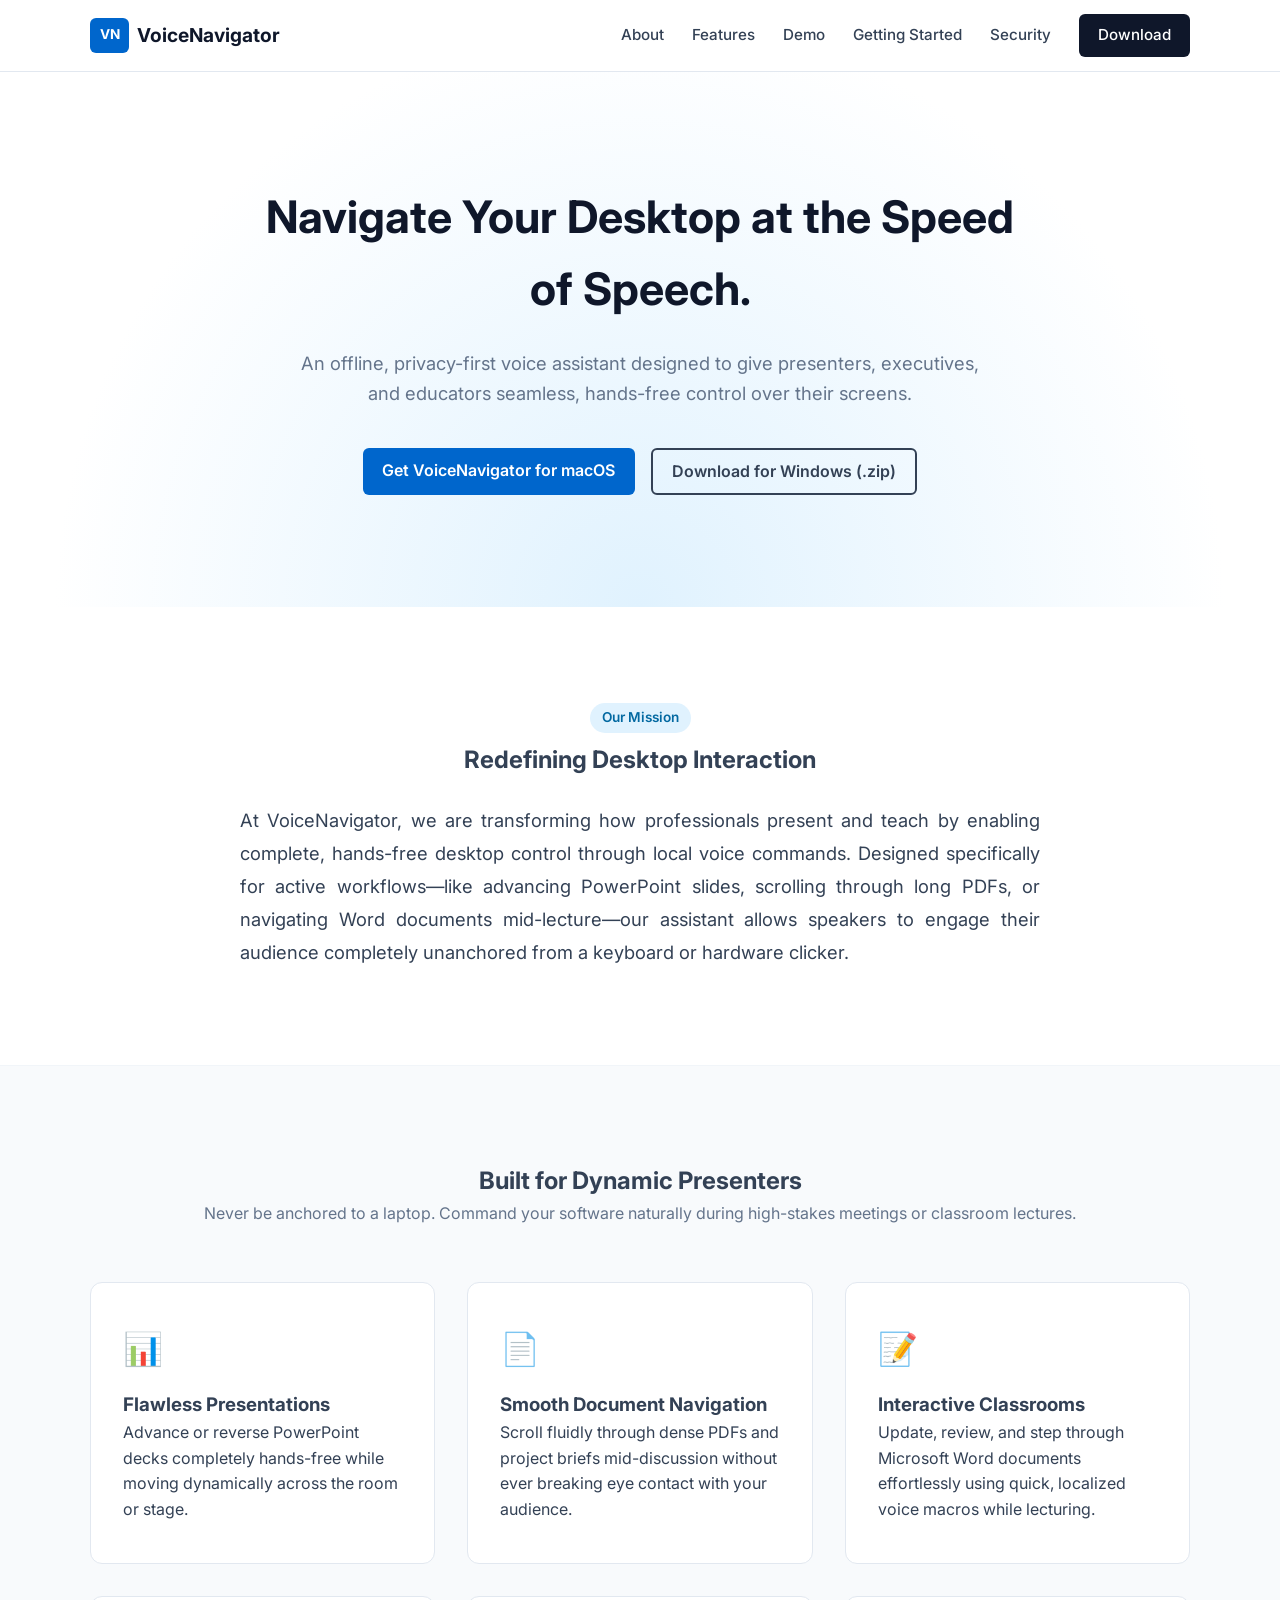
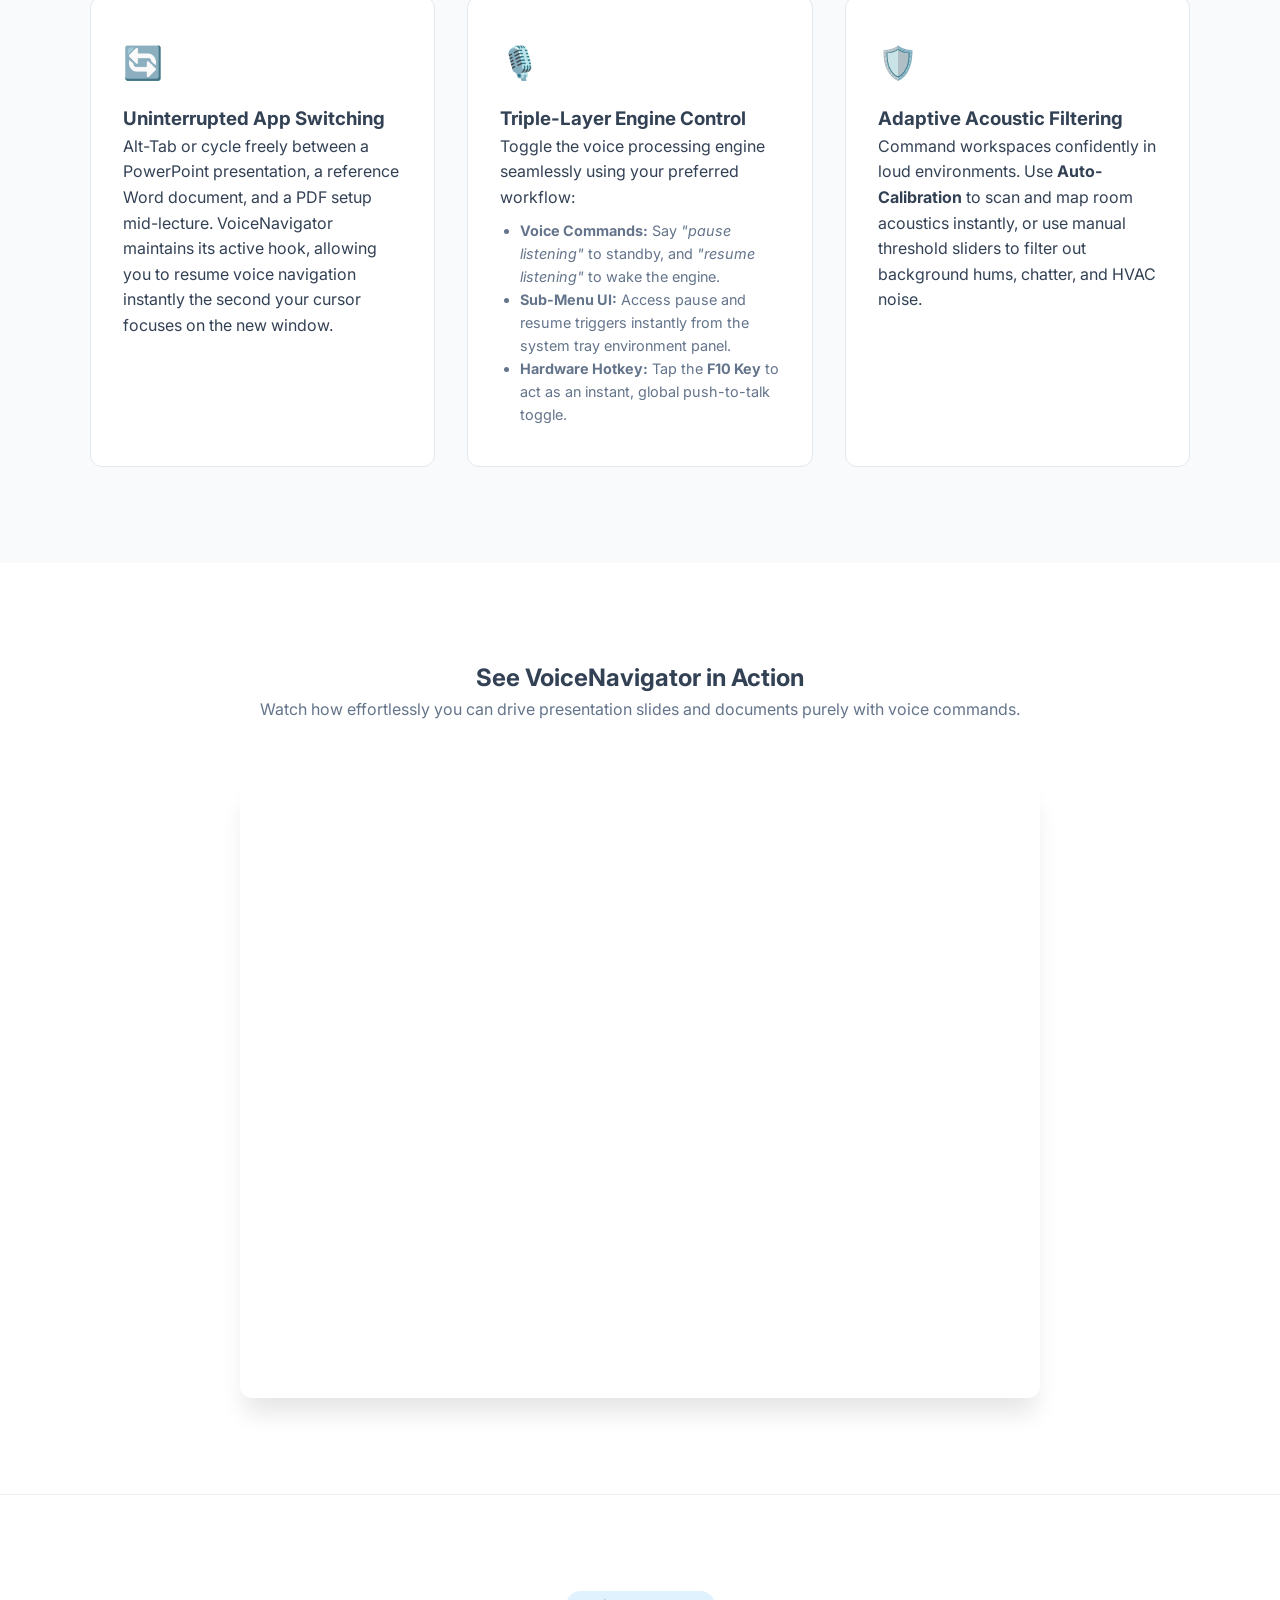
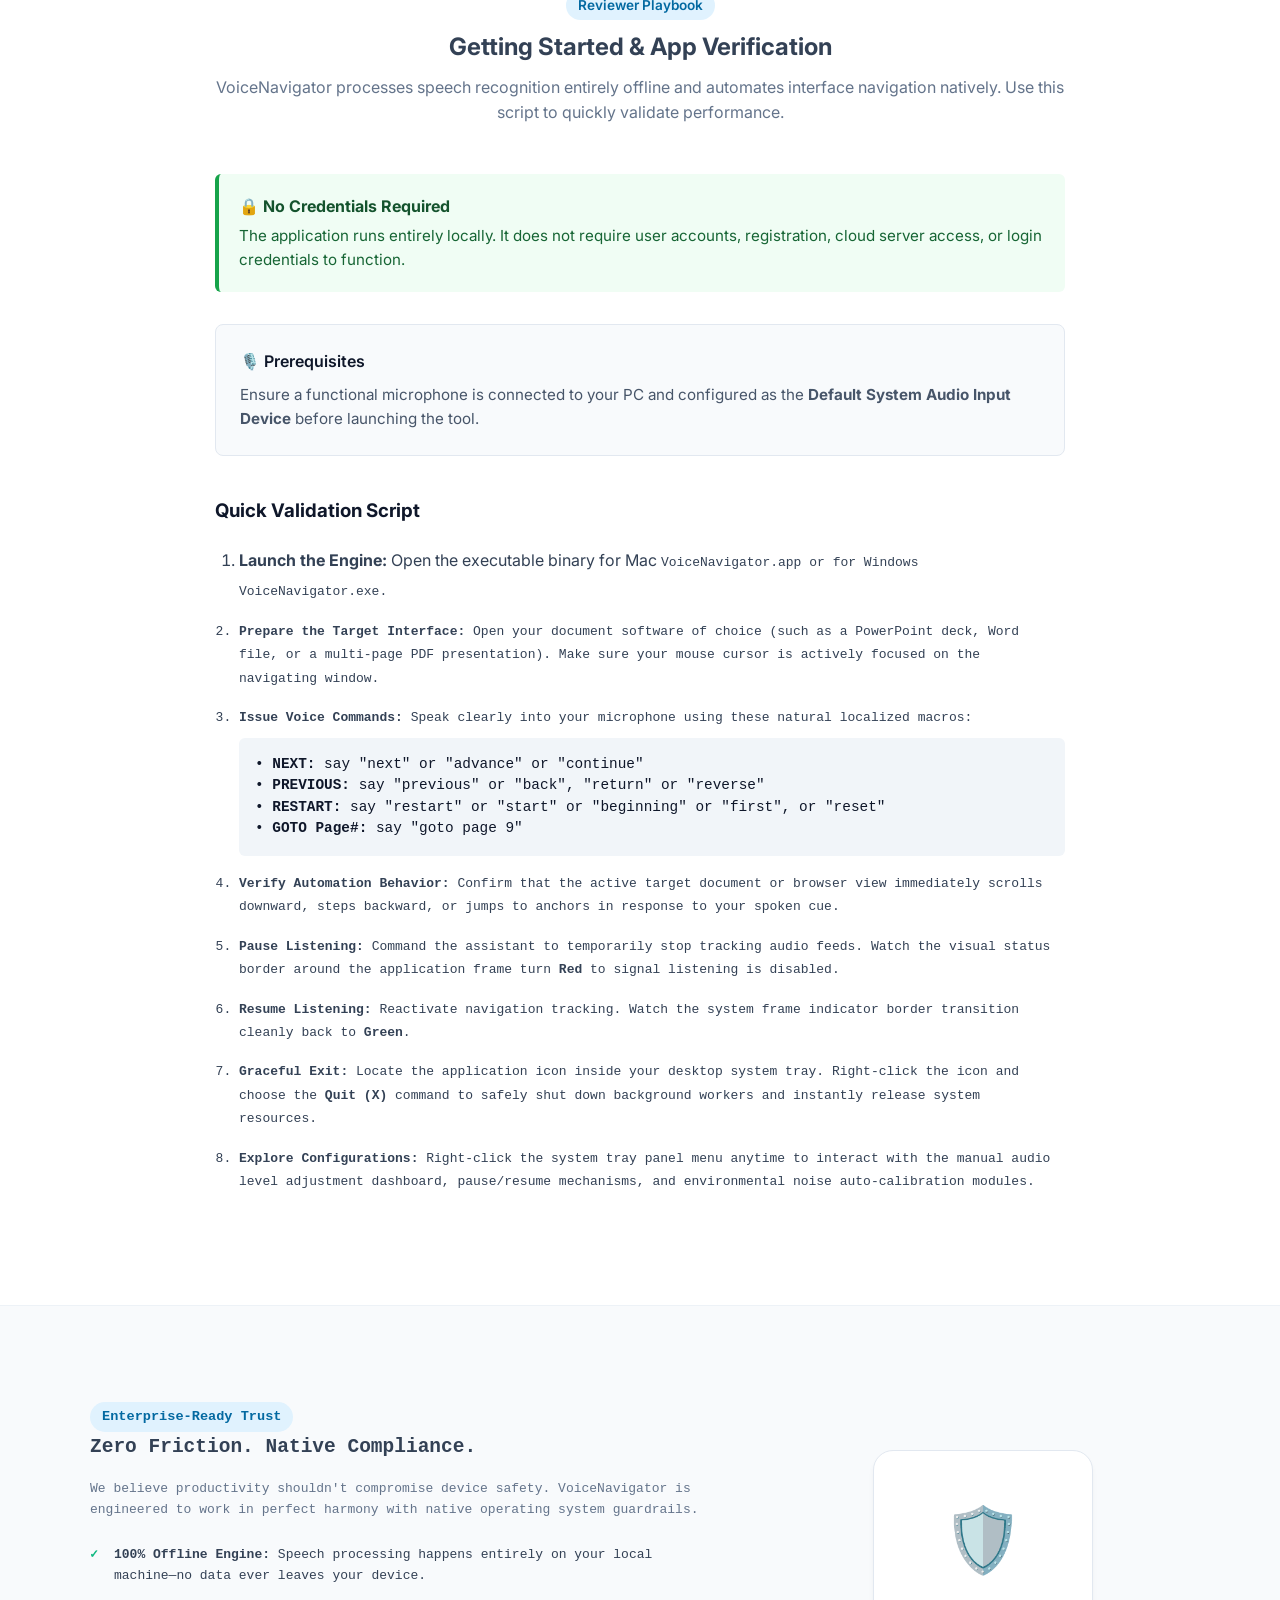
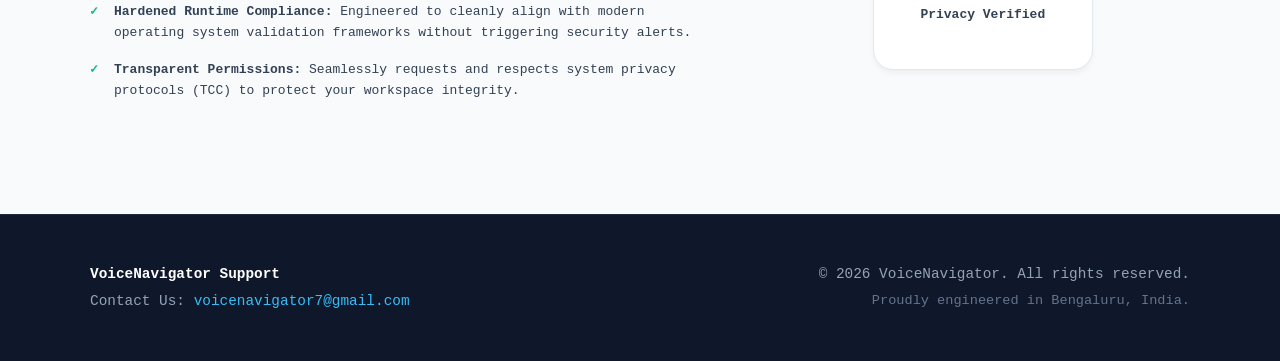
==== index.html @ d5e648e1 "Fix formatting of voice command instructions" ====
<!DOCTYPE html>
<html lang="en">
<head>
    <meta charset="UTF-8">
    <meta name="viewport" content="width=device-width, initial-scale=1.0">
    <title>VoiceNavigator - Privacy-First Voice Automation</title>
    <link rel="stylesheet" href="style.css">
    <link href="https://fonts.googleapis.com/css2?family=Inter:wght@300;400;600;700&display=swap" rel="stylesheet">
</head>
<body>

    <header class="main-header">
        <div class="container nav-container">
            <a href="#" class="logo-link" style="text-decoration: none; color: inherit;">
                <div class="logo-zone">
                    <div class="logo-icon">VN</div>
                    <span class="brand-name">VoiceNavigator</span>
                </div>
            </a>
            <nav class="top-menu">
                <a href="#about">About</a>
                <a href="#features">Features</a>
                <a href="#demo">Demo</a>
                <a href="#quickstart">Getting Started</a>
                <a href="#security">Security</a>
                <a href="https://github.com/RahulChandra007/VoiceNavigator-App/releases/latest" class="btn btn-secondary" style="color: #ffffff !important;">Download</a>
            </nav>
        </div>
    </header>

    <section class="hero">
        <div class="container hero-container">
            <h1>Navigate Your Desktop at the Speed of Speech.</h1>
            <p class="subtitle">An offline, privacy-first voice assistant designed to give presenters, executives, and educators seamless, hands-free control over their screens.</p>
            
            <div class="hero-cta" style="display: flex; gap: 1rem; justify-content: center; flex-wrap: wrap;">
                <a href="https://github.com/RahulChandra007/VoiceNavigator-App/releases/latest" id="macHeroBtn" class="btn btn-primary">Get VoiceNavigator for macOS</a>
                <a href="https://github.com/RahulChandra007/VoiceNavigator-App/releases/latest" id="winHeroBtn" class="btn btn-outline">Download for Windows (.zip)</a>
            </div>
        </div>
    </section>

    <section id="about" class="about-section">
        <div class="container text-block-center">
            <span class="badge">Our Mission</span>
            <h2>Redefining Desktop Interaction</h2>
            <p class="lead-text">
                At VoiceNavigator, we are transforming how professionals present and teach by enabling complete, hands-free desktop control through local voice commands. Designed specifically for active workflows—like advancing PowerPoint slides, scrolling through long PDFs, or navigating Word documents mid-lecture—our assistant allows speakers to engage their audience completely unanchored from a keyboard or hardware clicker.
            </p>
        </div>
    </section>

<section id="features" class="features">
        <div class="container">
            <h2 class="section-title">Built for Dynamic Presenters</h2>
            <p class="section-subtitle">Never be anchored to a laptop. Command your software naturally during high-stakes meetings or classroom lectures.</p>
            
            <div class="grid">
                <div class="card">
                    <div class="card-icon">📊</div>
                    <h3>Flawless Presentations</h3>
                    <p>Advance or reverse PowerPoint decks completely hands-free while moving dynamically across the room or stage.</p>
                </div>
                
                <div class="card">
                    <div class="card-icon">📄</div>
                    <h3>Smooth Document Navigation</h3>
                    <p>Scroll fluidly through dense PDFs and project briefs mid-discussion without ever breaking eye contact with your audience.</p>
                </div>
                
                <div class="card">
                    <div class="card-icon">📝</div>
                    <h3>Interactive Classrooms</h3>
                    <p>Update, review, and step through Microsoft Word documents effortlessly using quick, localized voice macros while lecturing.</p>
                </div>

                <div class="card">
                    <div class="card-icon">🔄</div>
                    <h3>Uninterrupted App Switching</h3>
                    <p>Alt-Tab or cycle freely between a PowerPoint presentation, a reference Word document, and a PDF setup mid-lecture. VoiceNavigator maintains its active hook, allowing you to resume voice navigation instantly the second your cursor focuses on the new window.</p>
                </div>

                <div class="card">
                    <div class="card-icon">🎙️</div>
                    <h3>Triple-Layer Engine Control</h3>
                    <p>Toggle the voice processing engine seamlessly using your preferred workflow:</p>
                    <ul style="margin-top: 0.5rem; padding-left: 1.25rem; font-size: 0.9rem; color: var(--text-light); text-align: left; list-style-type: disc;">
                        <li><strong>Voice Commands:</strong> Say <em>"pause listening"</em> to standby, and <em>"resume listening"</em> to wake the engine.</li>
                        <li><strong>Sub-Menu UI:</strong> Access pause and resume triggers instantly from the system tray environment panel.</li>
                        <li><strong>Hardware Hotkey:</strong> Tap the <strong>F10 Key</strong> to act as an instant, global push-to-talk toggle.</li>
                    </ul>
                </div>

                <div class="card">
                    <div class="card-icon">🛡️</div>
                    <h3>Adaptive Acoustic Filtering</h3>
                    <p>Command workspaces confidently in loud environments. Use <strong>Auto-Calibration</strong> to scan and map room acoustics instantly, or use manual threshold sliders to filter out background hums, chatter, and HVAC noise.</p>
                </div>
            </div>
        </div>
    </section>

    <section id="demo" class="video-demo">
        <div class="container">
            <h2>See VoiceNavigator in Action</h2>
            <p class="section-subtitle">Watch how effortlessly you can drive presentation slides and documents purely with voice commands.</p>
            <div class="video-wrapper">
                <iframe 
                    src="https://www.youtube.com/embed/EFlMBppJPSQ" 
                    title="VoiceNavigator Product Demo"
                    allow="accelerometer; autoplay; clipboard-write; encrypted-media; gyroscope; picture-in-picture; web-share" 
                    allowfullscreen>
                </iframe>
            </div>
        </div>
    </section>

    <section id="quickstart" class="quickstart-section" style="padding: 6rem 0; background-color: #ffffff; border-top: 1px solid #edf2f7; border-bottom: 1px solid #edf2f7;">
        <div class="container" style="max-width: 850px;">
            <div style="text-align: center; margin-bottom: 3rem;">
                <span class="badge" style="background-color: #e0f2fe; color: #0369a1;">Reviewer Playbook</span>
                <h2 style="margin-top: 0.5rem;">Getting Started & App Verification</h2>
                <p style="color: #64748b; margin-top: 0.5rem;">VoiceNavigator processes speech recognition entirely offline and automates interface navigation natively. Use this script to quickly validate performance.</p>
            </div>

            <div style="background-color: #f0fdf4; border-left: 4px solid #16a34a; padding: 1.25rem; border-radius: 6px; margin-bottom: 2rem;">
                <h4 style="color: #14532d; font-weight: 700; margin-bottom: 0.25rem;">🔒 No Credentials Required</h4>
                <p style="color: #166534; font-size: 0.95rem; margin: 0;">The application runs entirely locally. It does not require user accounts, registration, cloud server access, or login credentials to function.</p>
            </div>

            <div style="background-color: #f8fafc; border: 1px solid #e2e8f0; padding: 1.5rem; border-radius: 8px; margin-bottom: 2.5rem;">
                <h4 style="color: #0f172a; font-weight: 600; margin-bottom: 0.5rem; display: flex; align-items: center; gap: 0.5rem;">🎙️ Prerequisites</h4>
                <p style="color: #475569; font-size: 0.95rem; margin: 0;">Ensure a functional microphone is connected to your PC and configured as the <strong>Default System Audio Input Device</strong> before launching the tool.</p>
            </div>

            <h3 style="margin-bottom: 1.25rem; color: #0f172a;">Quick Validation Script</h3>
            <ol style="padding-left: 1.5rem; color: #334155; line-height: 1.8;">
                <li style="margin-bottom: 1rem;"><strong>Launch the Engine:</strong> Open the executable binary for Mac <code>VoiceNavigator.app<code> or for Windows <code>VoiceNavigator.exe</code>.</li>
                <li style="margin-bottom: 1rem;"><strong>Prepare the Target Interface:</strong> Open your document software of choice (such as a PowerPoint deck, Word file, or a multi-page PDF presentation). Make sure your mouse cursor is actively focused on the navigating window.</li>
                <li style="margin-bottom: 1rem;">
                    <strong>Issue Voice Commands:</strong> Speak clearly into your microphone using these natural localized macros:
                    <div style="background: #f1f5f9; padding: 1rem; border-radius: 6px; font-family: monospace; font-size: 0.9rem; margin: 0.5rem 0; color: #0f172a; line-height: 1.5;">
                        • <strong>NEXT:</strong> say "next" or "advance" or "continue" <br>
                        • <strong>PREVIOUS:</strong> say "previous" or "back", "return" or "reverse"<br>
                        • <strong>RESTART:</strong> say "restart" or "start" or "beginning" or "first", or "reset"<br>
                    <!--    • <strong>LAST:</strong> say "last" or "finish"<br> -->
                        • <strong>GOTO Page#:</strong> say "goto page 9"
                    </div>
                </li>
                <li style="margin-bottom: 1rem;"><strong>Verify Automation Behavior:</strong> Confirm that the active target document or browser view immediately scrolls downward, steps backward, or jumps to anchors in response to your spoken cue.</li>
                <li style="margin-bottom: 1rem;"><strong>Pause Listening:</strong> Command the assistant to temporarily stop tracking audio feeds. Watch the visual status border around the application frame turn <strong>Red</strong> to signal listening is disabled.</li>
                <li style="margin-bottom: 1rem;"><strong>Resume Listening:</strong> Reactivate navigation tracking. Watch the system frame indicator border transition cleanly back to <strong>Green</strong>.</li>
                <li style="margin-bottom: 1rem;"><strong>Graceful Exit:</strong> Locate the application icon inside your desktop system tray. Right-click the icon and choose the <strong>Quit (X)</strong> command to safely shut down background workers and instantly release system resources.</li>
                <li style="margin-bottom: 1rem;"><strong>Explore Configurations:</strong> Right-click the system tray panel menu anytime to interact with the manual audio level adjustment dashboard, pause/resume mechanisms, and environmental noise auto-calibration modules.</li>
            </ol>
        </div>
    </section>

    <section id="security" class="security-zone">
        <div class="container security-container">
            <div class="security-text">
                <span class="badge">Enterprise-Ready Trust</span>
                <h2>Zero Friction. Native Compliance.</h2>
                <p>We believe productivity shouldn't compromise device safety. VoiceNavigator is engineered to work in perfect harmony with native operating system guardrails.</p>
                <ul>
                    <li><strong>100% Offline Engine:</strong> Speech processing happens entirely on your local machine—no data ever leaves your device.</li>
                    <li><strong>Hardened Runtime Compliance:</strong> Engineered to cleanly align with modern operating system validation frameworks without triggering security alerts.</li>
                    <li><strong>Transparent Permissions:</strong> Seamlessly requests and respects system privacy protocols (TCC) to protect your workspace integrity.</li>
                </ul>
            </div>
            <div class="security-graphic">
                <div class="shield-box">
                    <span class="shield-icon">🛡️</span>
                    <h4>Privacy Verified</h4>
                </div>
            </div>
        </div>
    </section>

<footer style="background: #0f172a; color: #94a3b8; padding: 3rem 0; font-size: 0.9rem; border-top: 1px solid #1e293b;">
        <div class="container footer-container" style="display: flex; justify-content: space-between; align-items: center; flex-wrap: wrap; gap: 1.5rem;">
            <div>
                <p style="margin: 0; font-weight: 600; color: #ffffff;">VoiceNavigator Support</p>
                <p style="margin: 0.25rem 0 0 0;">
                    Contact Us: <a href="mailto:voicenavigator7@gmail.com" style="color: #38bdf8; text-decoration: none; transition: color 0.2s;" onmouseover="this.style.color='#7dd3fc'" onmouseout="this.style.color='#38bdf8'">voicenavigator7@gmail.com</a>
                </p>
            </div>
            <div style="text-align: right;">
                <p style="margin: 0;">&copy; 2026 VoiceNavigator. All rights reserved.</p>
                <p style="margin: 0.25rem 0 0 0; font-size: 0.85rem; color: #64748b;">Proudly engineered in Bengaluru, India.</p>
            </div>
        </div>
    </footer>

    <script src="script.js"></script>
</body>
</html>
---- style.css ----
:root {
    --primary: #0066cc;
    --primary-hover: #0052a3;
    --dark: #0f172a;
    --light-bg: #f8fafc;
    --text: #334155;
    --text-light: #64748b;
    --white: #ffffff;
}

* {
    box-sizing: border-box;
    margin: 0;
    padding: 0;
}

body {
    font-family: 'Inter', sans-serif;
    color: var(--text);
    background-color: var(--white);
    line-height: 1.6;
    scroll-behavior: smooth;
    padding-top: 70px; /* Prevents sticky header from overlapping hero content */
}

.container {
    width: 90%;
    max-width: 1100px;
    margin: 0 auto;
}

/* Fixed Header Architecture */
.main-header {
    background-color: rgba(255, 255, 255, 0.95);
    backdrop-filter: blur(8px);
    position: fixed;
    top: 0;
    left: 0;
    width: 100%;
    z-index: 1000;
    border-bottom: 1px solid #e2e8f0;
    padding: 0.85rem 0;
}

.nav-container {
    display: flex;
    justify-content: space-between;
    align-items: center;
}

.logo-zone { display: flex; align-items: center; gap: 0.5rem; }
.logo-icon { background: var(--primary); color: var(--white); padding: 0.4rem 0.6rem; border-radius: 6px; font-weight: 700; font-size: 0.85rem; }
.brand-name { font-weight: 700; font-size: 1.2rem; color: var(--dark); }

.top-menu { display: flex; align-items: center; gap: 1.75rem; }
.top-menu a { text-decoration: none; color: var(--text); font-weight: 500; font-size: 0.95rem; transition: color 0.2s; }
.top-menu a:hover { color: var(--primary); }

/* Buttons UI */
.btn { display: inline-block; padding: 0.6rem 1.2rem; border-radius: 6px; text-decoration: none; font-weight: 600; transition: all 0.2s ease; }
.btn-primary { background: var(--primary); color: var(--white); }
.btn-primary:hover { background: var(--primary-hover); }
.btn-secondary { background: var(--dark); color: var(--white); }
.btn-secondary:hover { background: #1e293b; }
.btn-outline { border: 2px solid var(--text); color: var(--text); padding: 0.55rem 1.2rem; }
.btn-outline:hover { background: var(--light-bg); }

/* Hero Component styling */
.hero { padding: 7rem 0; text-align: center; background: radial-gradient(circle at 50% 100%, #e0f2fe 0%, #ffffff 70%); }
.hero h1 { font-size: 2.8rem; font-weight: 700; color: var(--dark); max-width: 800px; margin: 0 auto; }
.subtitle { font-size: 1.15rem; color: var(--text-light); margin: 1.5rem auto 2.5rem auto; max-width: 700px; }
.hero-cta { display: flex; justify-content: center; gap: 1rem; }

/* About Section layout styling */
.about-section { padding: 6rem 0; background-color: var(--white); border-bottom: 1px solid #f1f5f9; }
.text-block-center { text-align: center; max-width: 800px; }
.text-block-center h2 { margin-top: 0.5rem; margin-bottom: 1.5rem; }
.lead-text { font-size: 1.15rem; color: var(--text); text-align: justify; text-justify: inter-word; line-height: 1.8; }
.badge { display: inline-block; background-color: #e0f2fe; color: #0369a1; padding: 0.25rem 0.75rem; border-radius: 50px; font-size: 0.85rem; font-weight: 600; }

/* Features Grid Component */
.features { padding: 6rem 0; background-color: var(--light-bg); text-align: center; }
.section-subtitle { color: var(--text-light); margin-bottom: 3.5rem; }
.grid { display: grid; grid-template-columns: repeat(auto-fit, minmax(300px, 1fr)); gap: 2rem; }
.card { background: var(--white); padding: 2.5rem 2rem; border-radius: 12px; text-align: left; border: 1px solid #e2e8f0; }
.card-icon { font-size: 2rem; margin-bottom: 1rem; }

/* Interactive Demo Layout */
.video-demo { padding: 6rem 0; text-align: center; background: var(--white); }
.video-wrapper { position: relative; padding-bottom: 56.25%; height: 0; overflow: hidden; max-width: 800px; margin: 0 auto; border-radius: 12px; box-shadow: 0 20px 25px -5px rgba(0,0,0,0.1); }
.video-wrapper iframe { position: absolute; top: 0; left: 0; width: 100%; height: 100%; border: 0; }

/* Security Section Layout */
.security-zone { padding: 6rem 0; background-color: var(--light-bg); }
.security-container { display: flex; align-items: center; gap: 4rem; }
.security-text { flex: 1.2; }
.security-graphic { flex: 0.8; display: flex; justify-content: center; }
.security-text h2 { margin-bottom: 1rem; }
.security-text p { margin-bottom: 1.5rem; color: var(--text-light); }
.security-text ul { list-style: none; }
.security-text li { margin-bottom: 1rem; position: relative; padding-left: 1.5rem; }
.security-text li::before { content: "✓"; color: #10b981; position: absolute; left: 0; font-weight: 700; }
.shield-box { background: var(--white); width: 220px; height: 220px; border-radius: 20px; display: flex; flex-direction: column; justify-content: center; align-items: center; border: 1px solid #e2e8f0; box-shadow: 0 4px 6px -1px rgba(0,0,0,0.05); }
.shield-icon { font-size: 4rem; margin-bottom: 0.5rem; }

/* Footer */
footer { background: var(--dark); color: #94a3b8; padding: 2.5rem 0; font-size: 0.9rem; }
.footer-container { display: flex; justify-content: space-between; }

@media (max-width: 768px) {
    body { padding-top: 120px; }
    .nav-container { flex-direction: column; gap: 1rem; }
    .top-menu { flex-wrap: wrap; justify-content: center; gap: 1rem; }
    .security-container { flex-direction: column; gap: 3rem; }
    .footer-container { flex-direction: column; gap: 1rem; text-align: center; }
    .hero h1 { font-size: 2rem; }
}
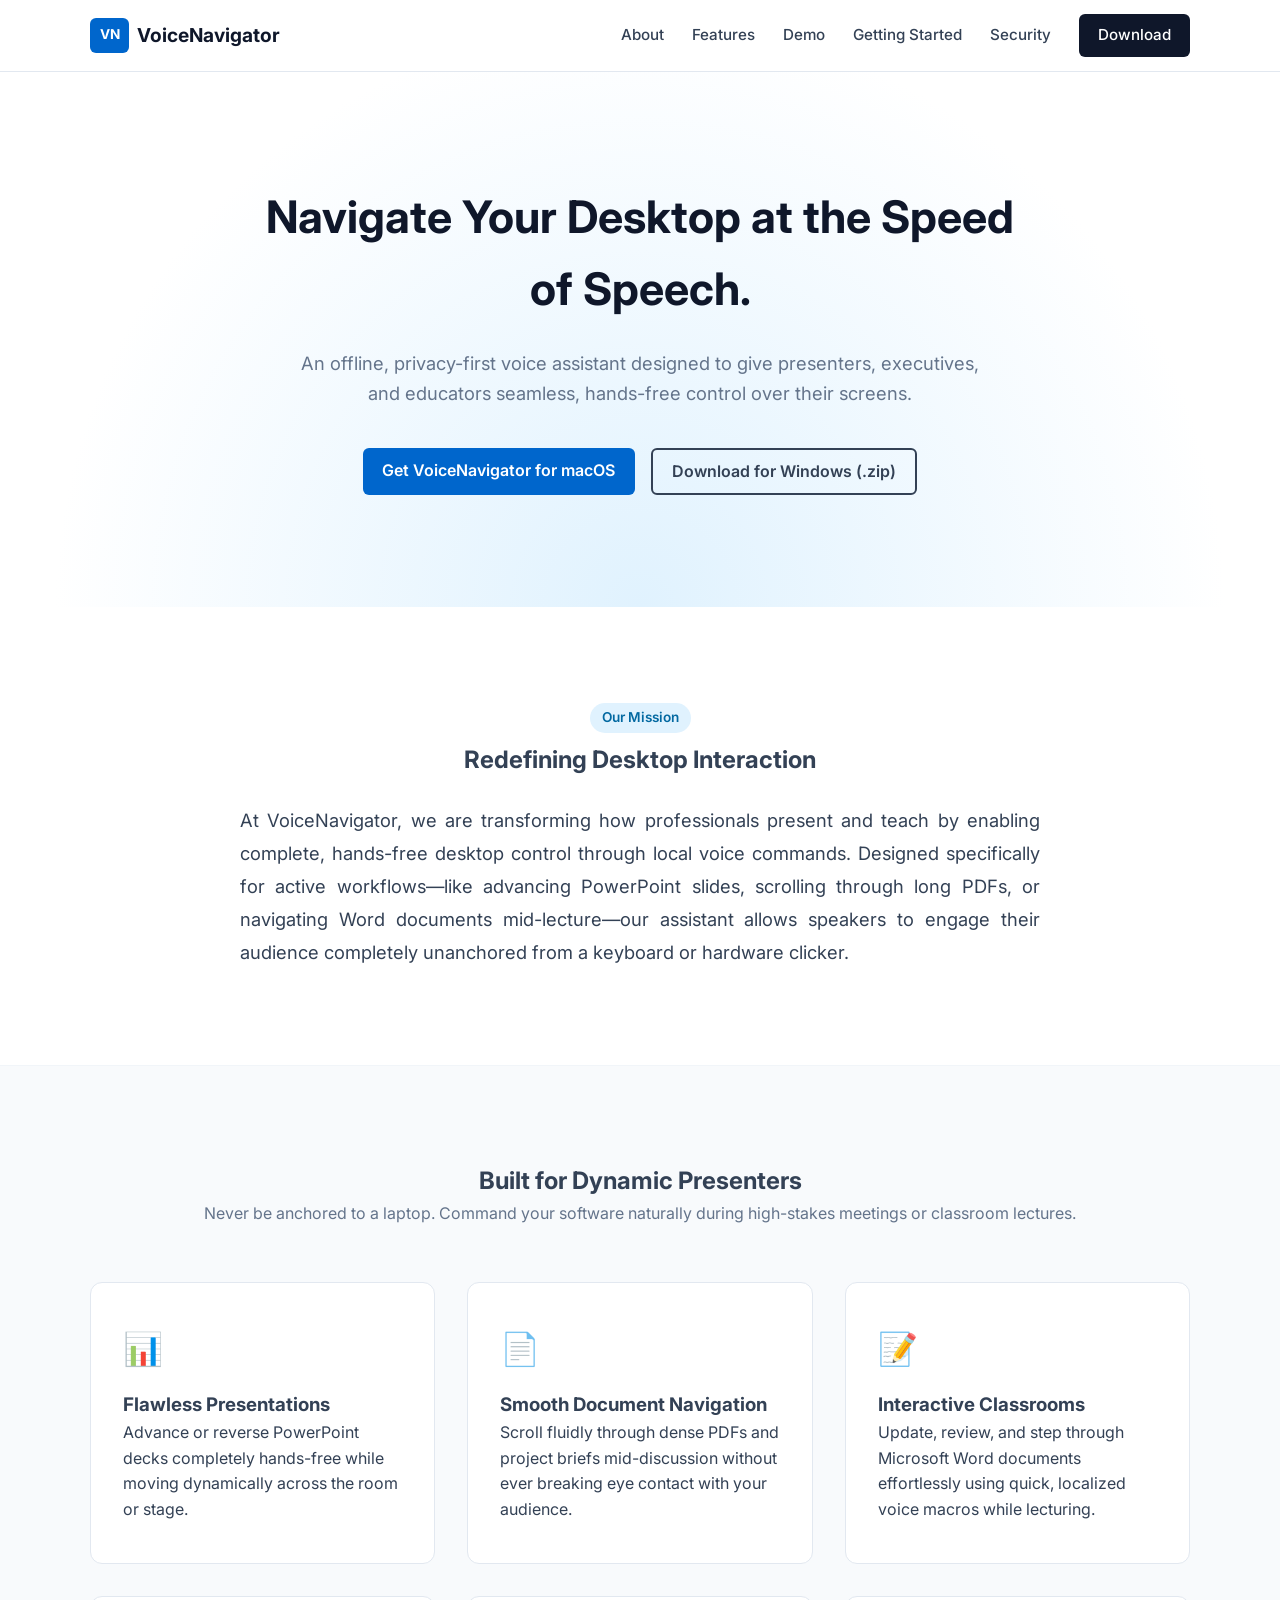
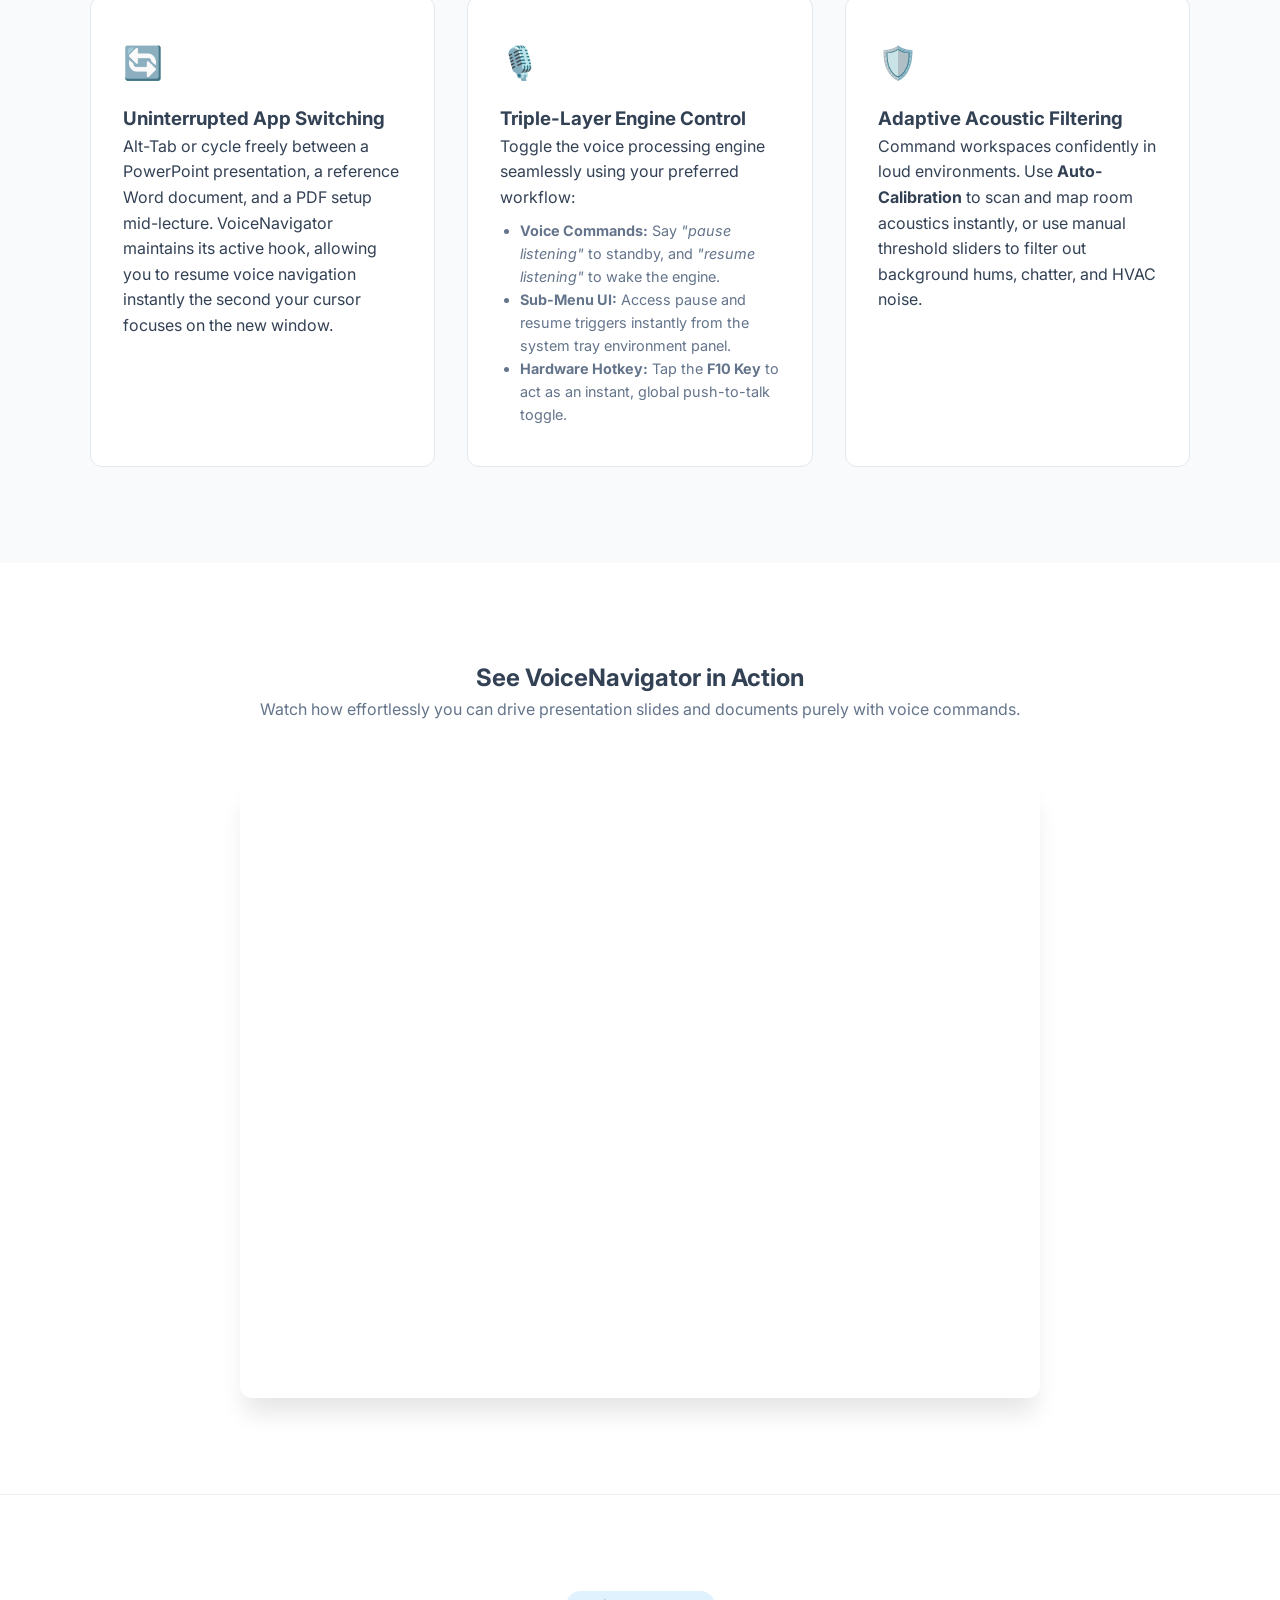
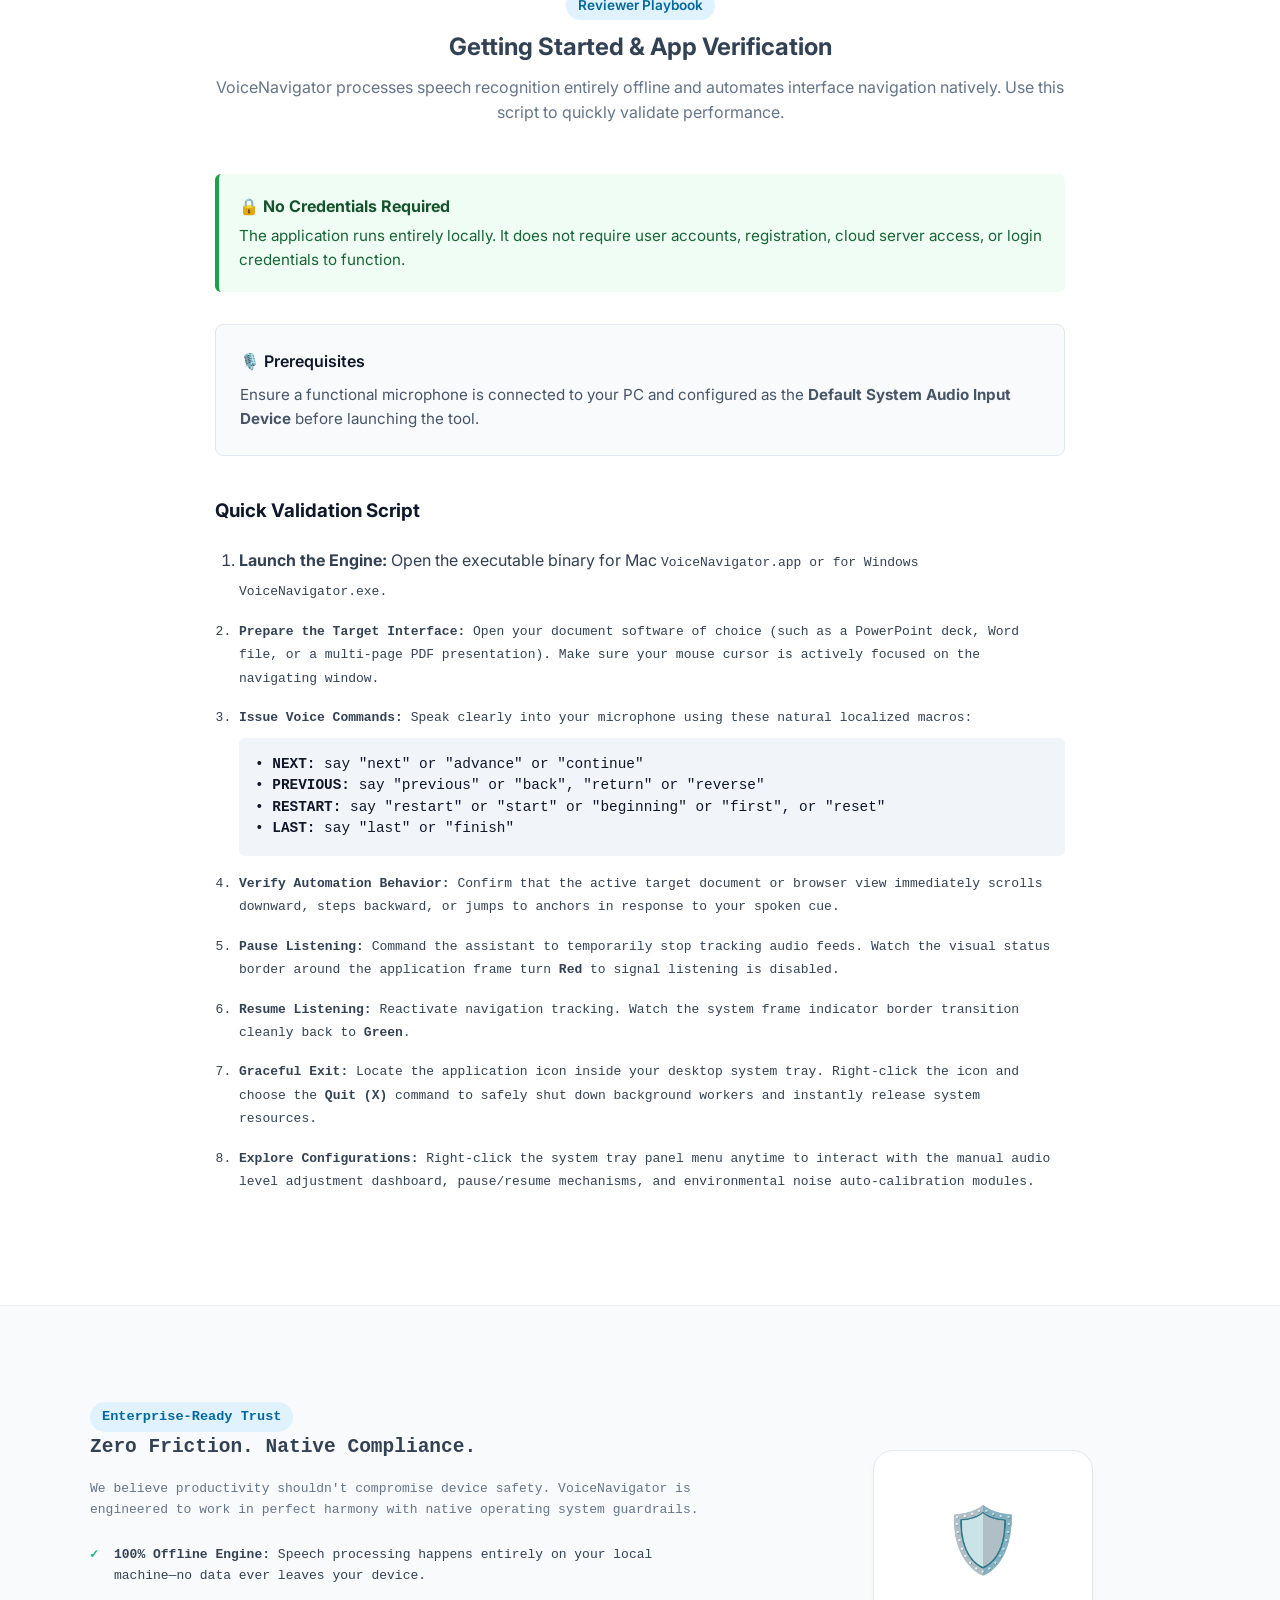
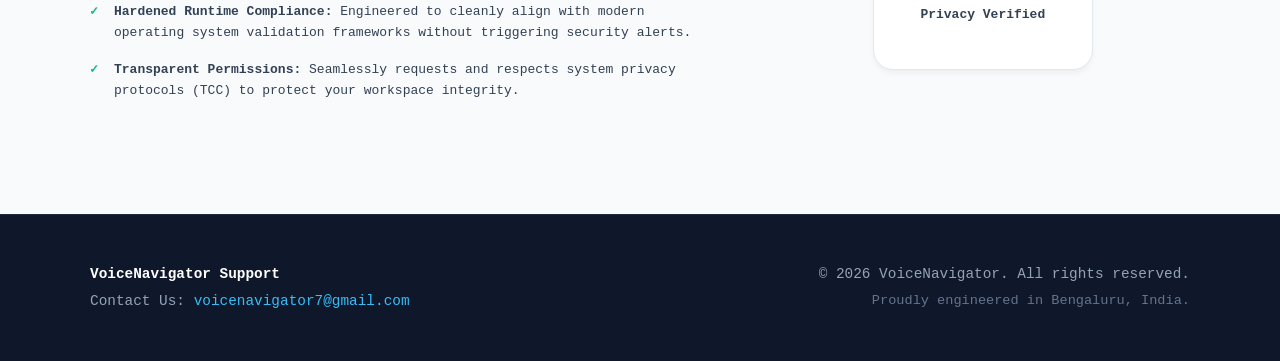
==== commit f9284833: "Restore LAST command instructions in index.html" ====
--- a/index.html
+++ b/index.html
@@ -143,8 +143,8 @@
                         • <strong>NEXT:</strong> say "next" or "advance" or "continue" <br>
                         • <strong>PREVIOUS:</strong> say "previous" or "back", "return" or "reverse"<br>
                         • <strong>RESTART:</strong> say "restart" or "start" or "beginning" or "first", or "reset"<br>
-                    <!--    • <strong>LAST:</strong> say "last" or "finish"<br> -->
-                        • <strong>GOTO Page#:</strong> say "goto page 9"
+                        • <strong>LAST:</strong> say "last" or "finish"<br> 
+                        <!--     • <strong>GOTO Page#:</strong> say "goto page 9"  -->
                     </div>
                 </li>
                 <li style="margin-bottom: 1rem;"><strong>Verify Automation Behavior:</strong> Confirm that the active target document or browser view immediately scrolls downward, steps backward, or jumps to anchors in response to your spoken cue.</li>
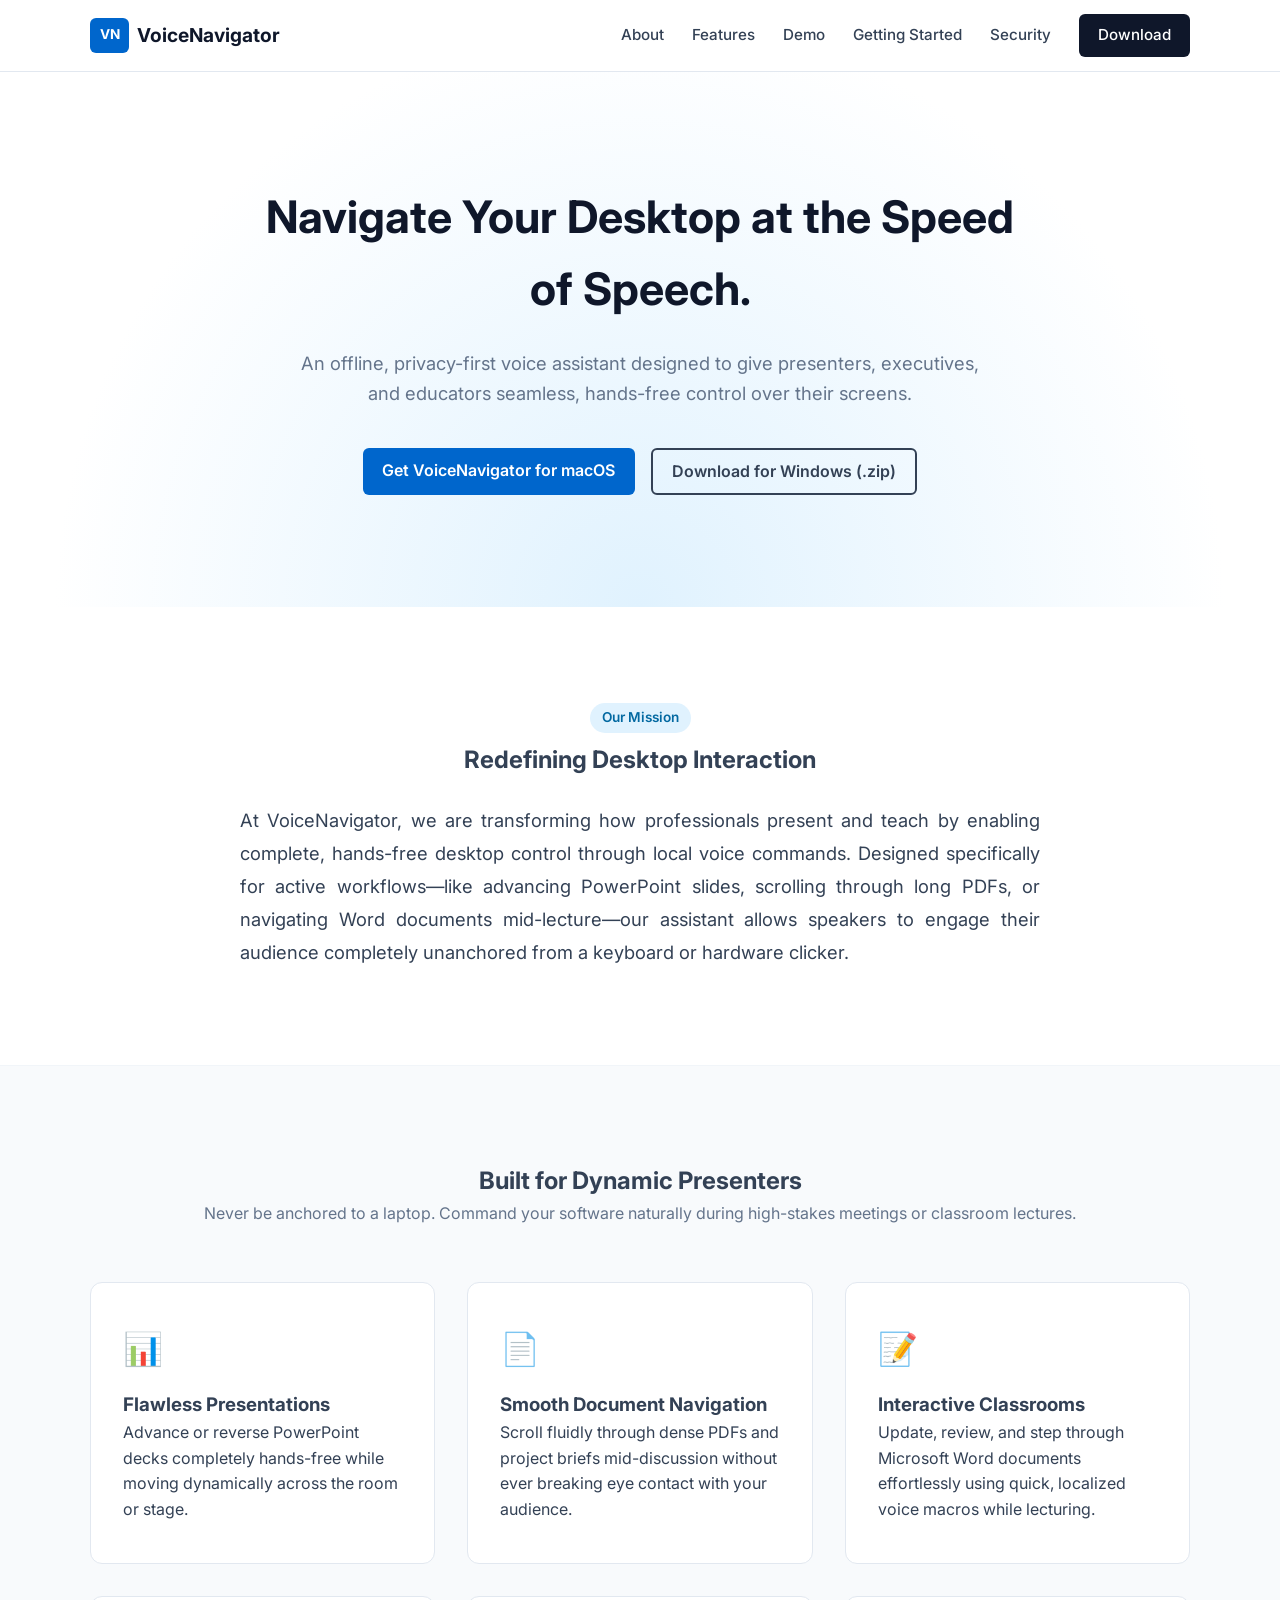
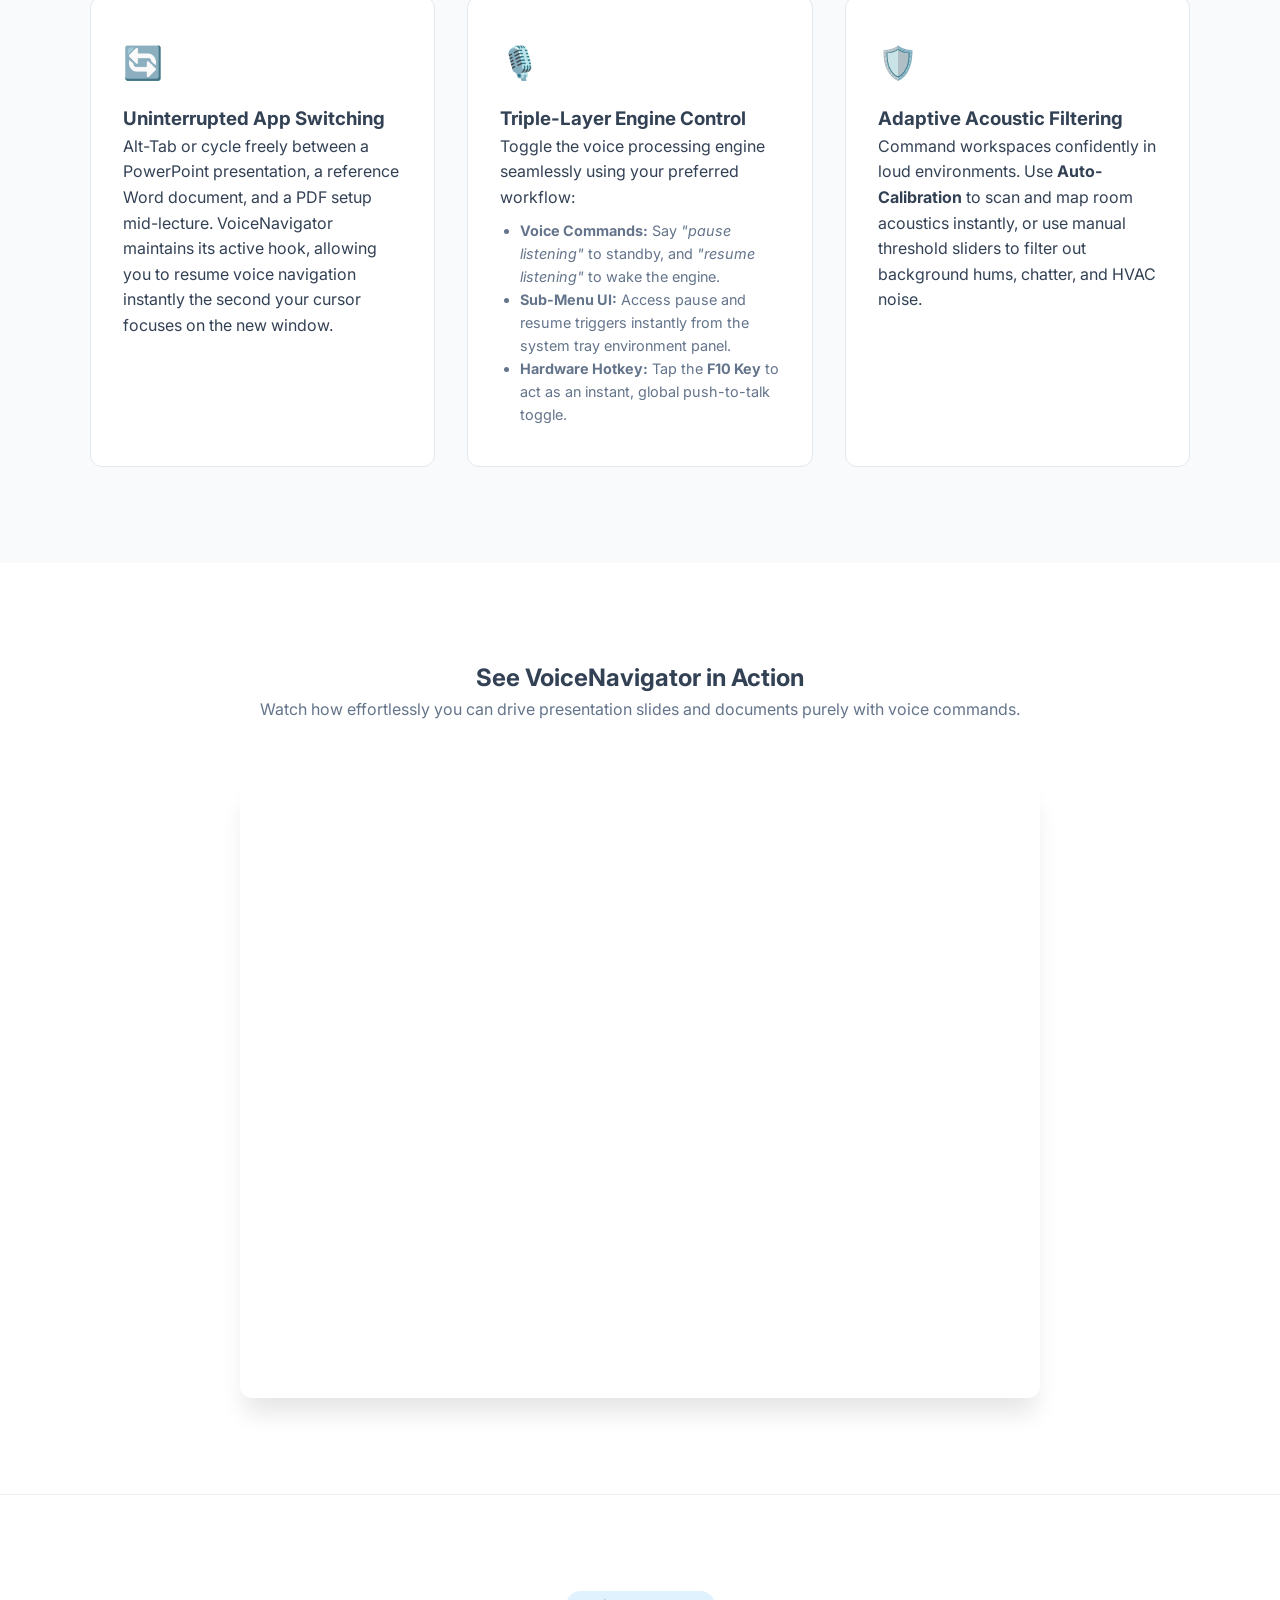
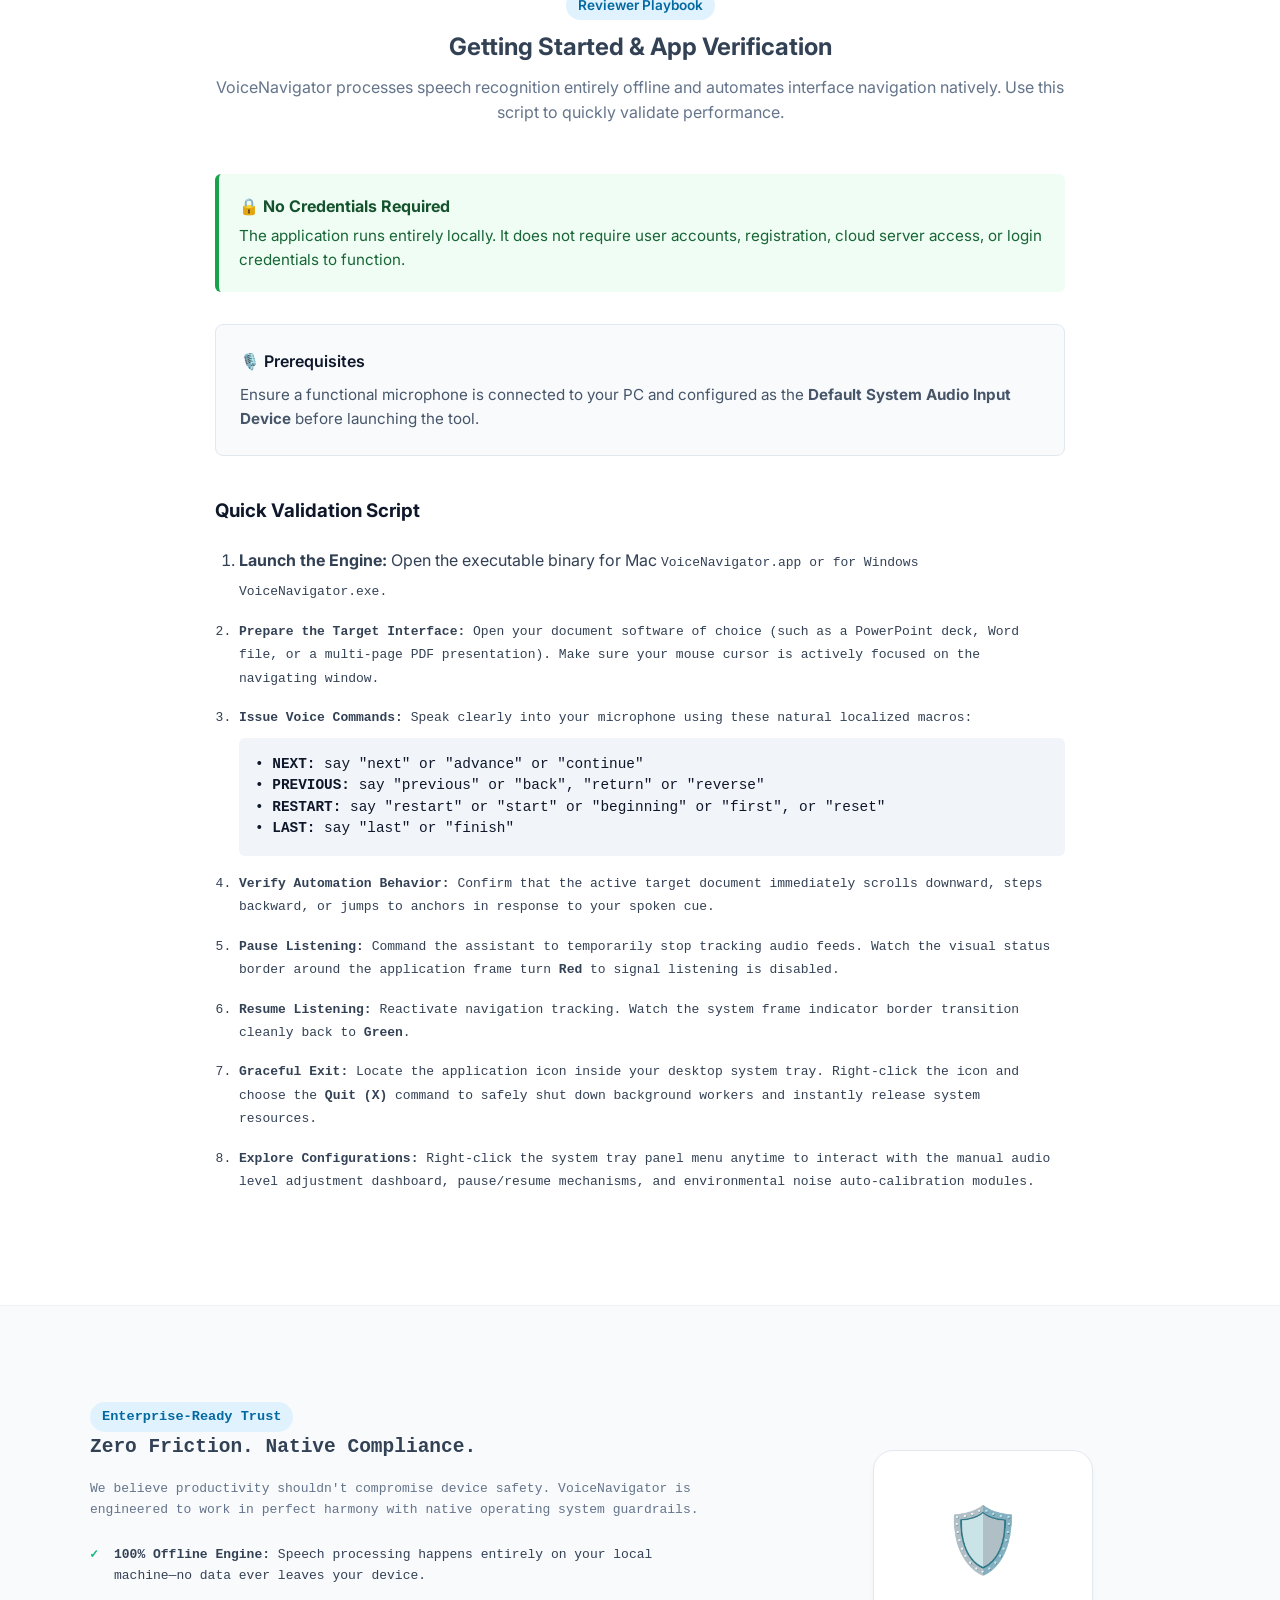
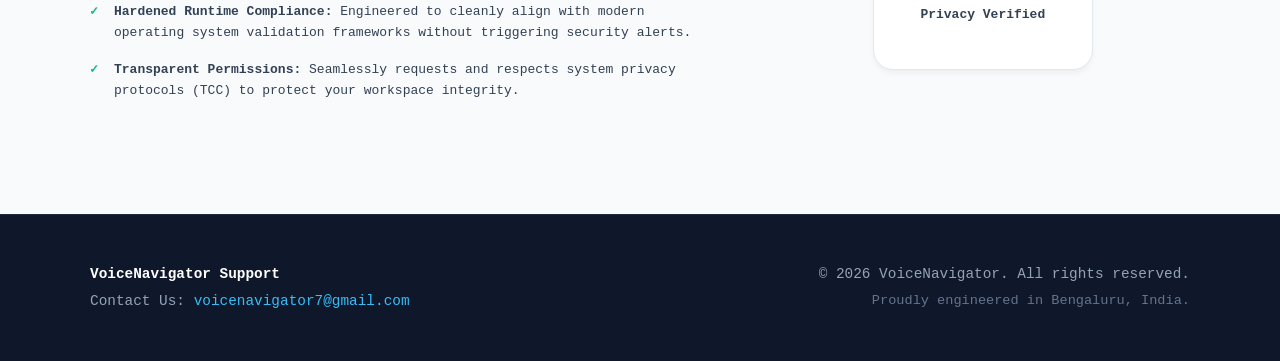
==== commit bece8f68: "Update verification behavior description in index.html" ====
--- a/index.html
+++ b/index.html
@@ -147,7 +147,7 @@
                         <!--     • <strong>GOTO Page#:</strong> say "goto page 9"  -->
                     </div>
                 </li>
-                <li style="margin-bottom: 1rem;"><strong>Verify Automation Behavior:</strong> Confirm that the active target document or browser view immediately scrolls downward, steps backward, or jumps to anchors in response to your spoken cue.</li>
+                <li style="margin-bottom: 1rem;"><strong>Verify Automation Behavior:</strong> Confirm that the active target document immediately scrolls downward, steps backward, or jumps to anchors in response to your spoken cue.</li>
                 <li style="margin-bottom: 1rem;"><strong>Pause Listening:</strong> Command the assistant to temporarily stop tracking audio feeds. Watch the visual status border around the application frame turn <strong>Red</strong> to signal listening is disabled.</li>
                 <li style="margin-bottom: 1rem;"><strong>Resume Listening:</strong> Reactivate navigation tracking. Watch the system frame indicator border transition cleanly back to <strong>Green</strong>.</li>
                 <li style="margin-bottom: 1rem;"><strong>Graceful Exit:</strong> Locate the application icon inside your desktop system tray. Right-click the icon and choose the <strong>Quit (X)</strong> command to safely shut down background workers and instantly release system resources.</li>
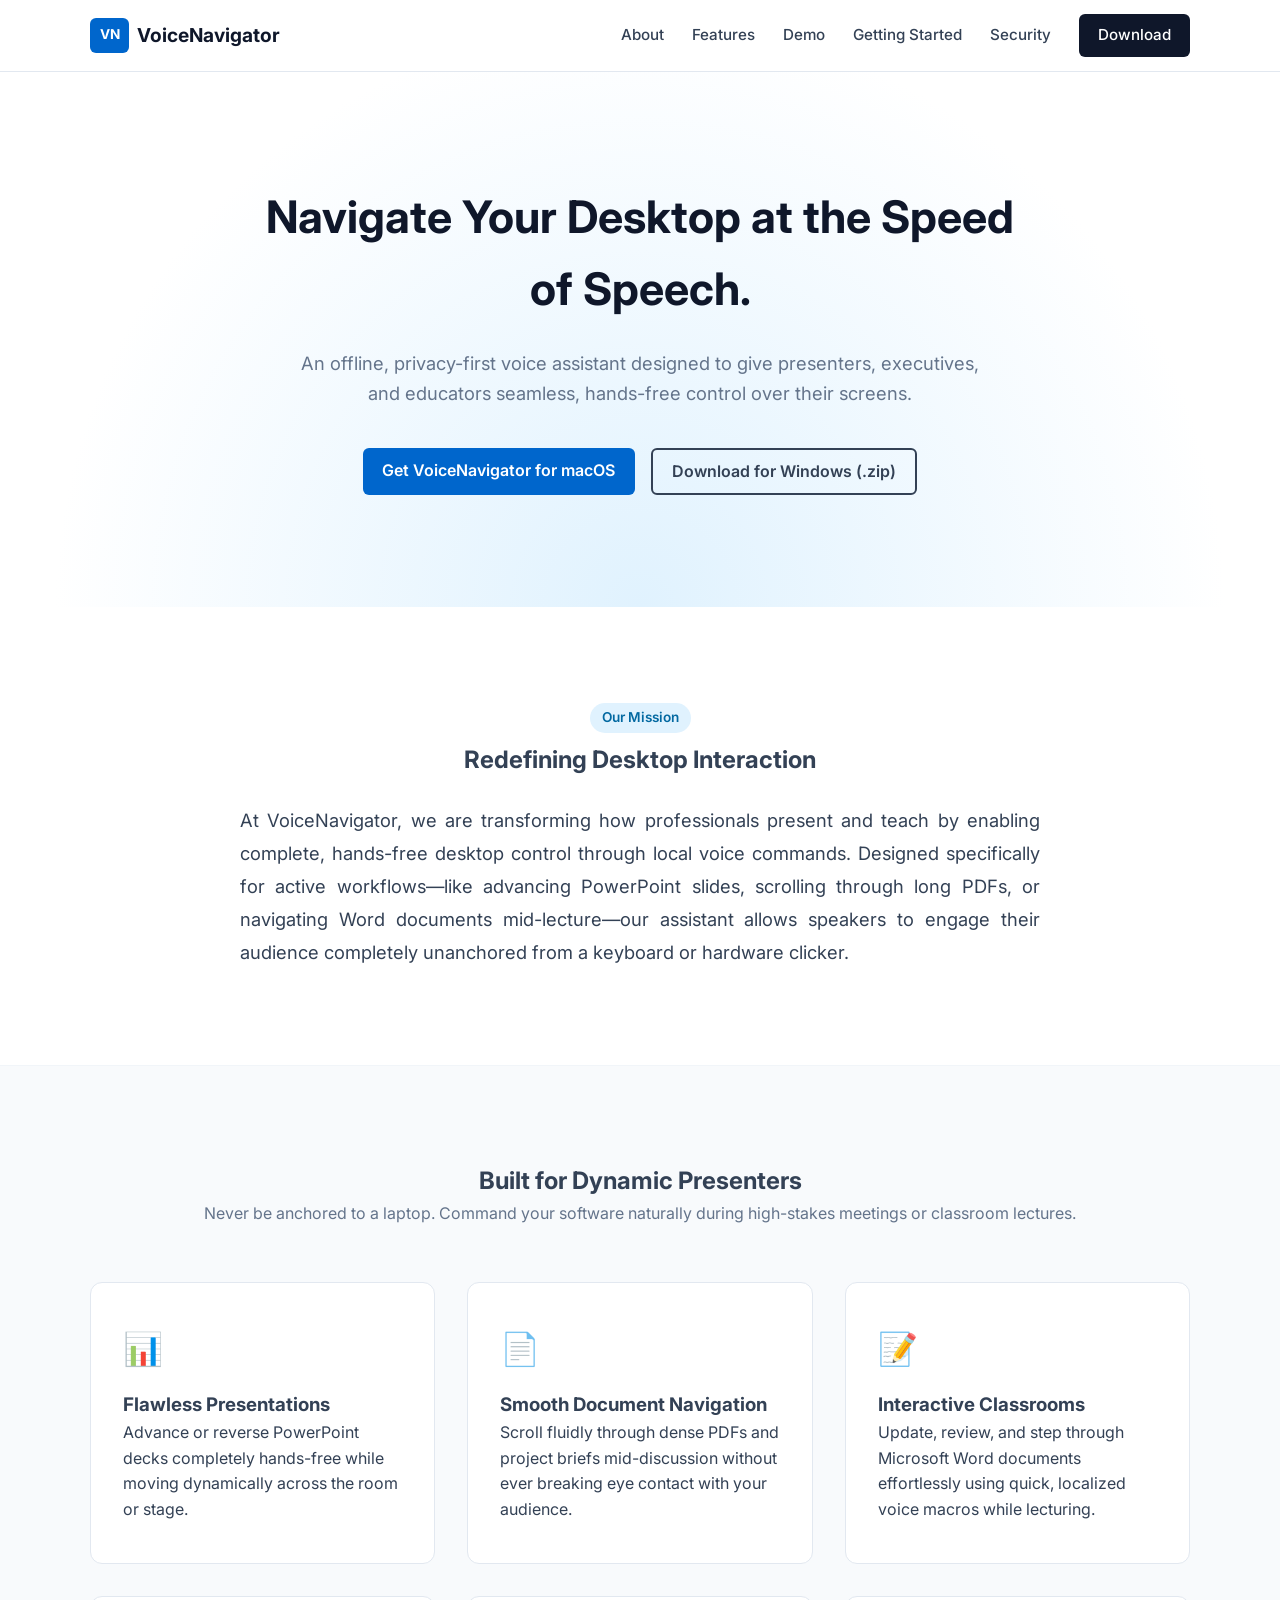
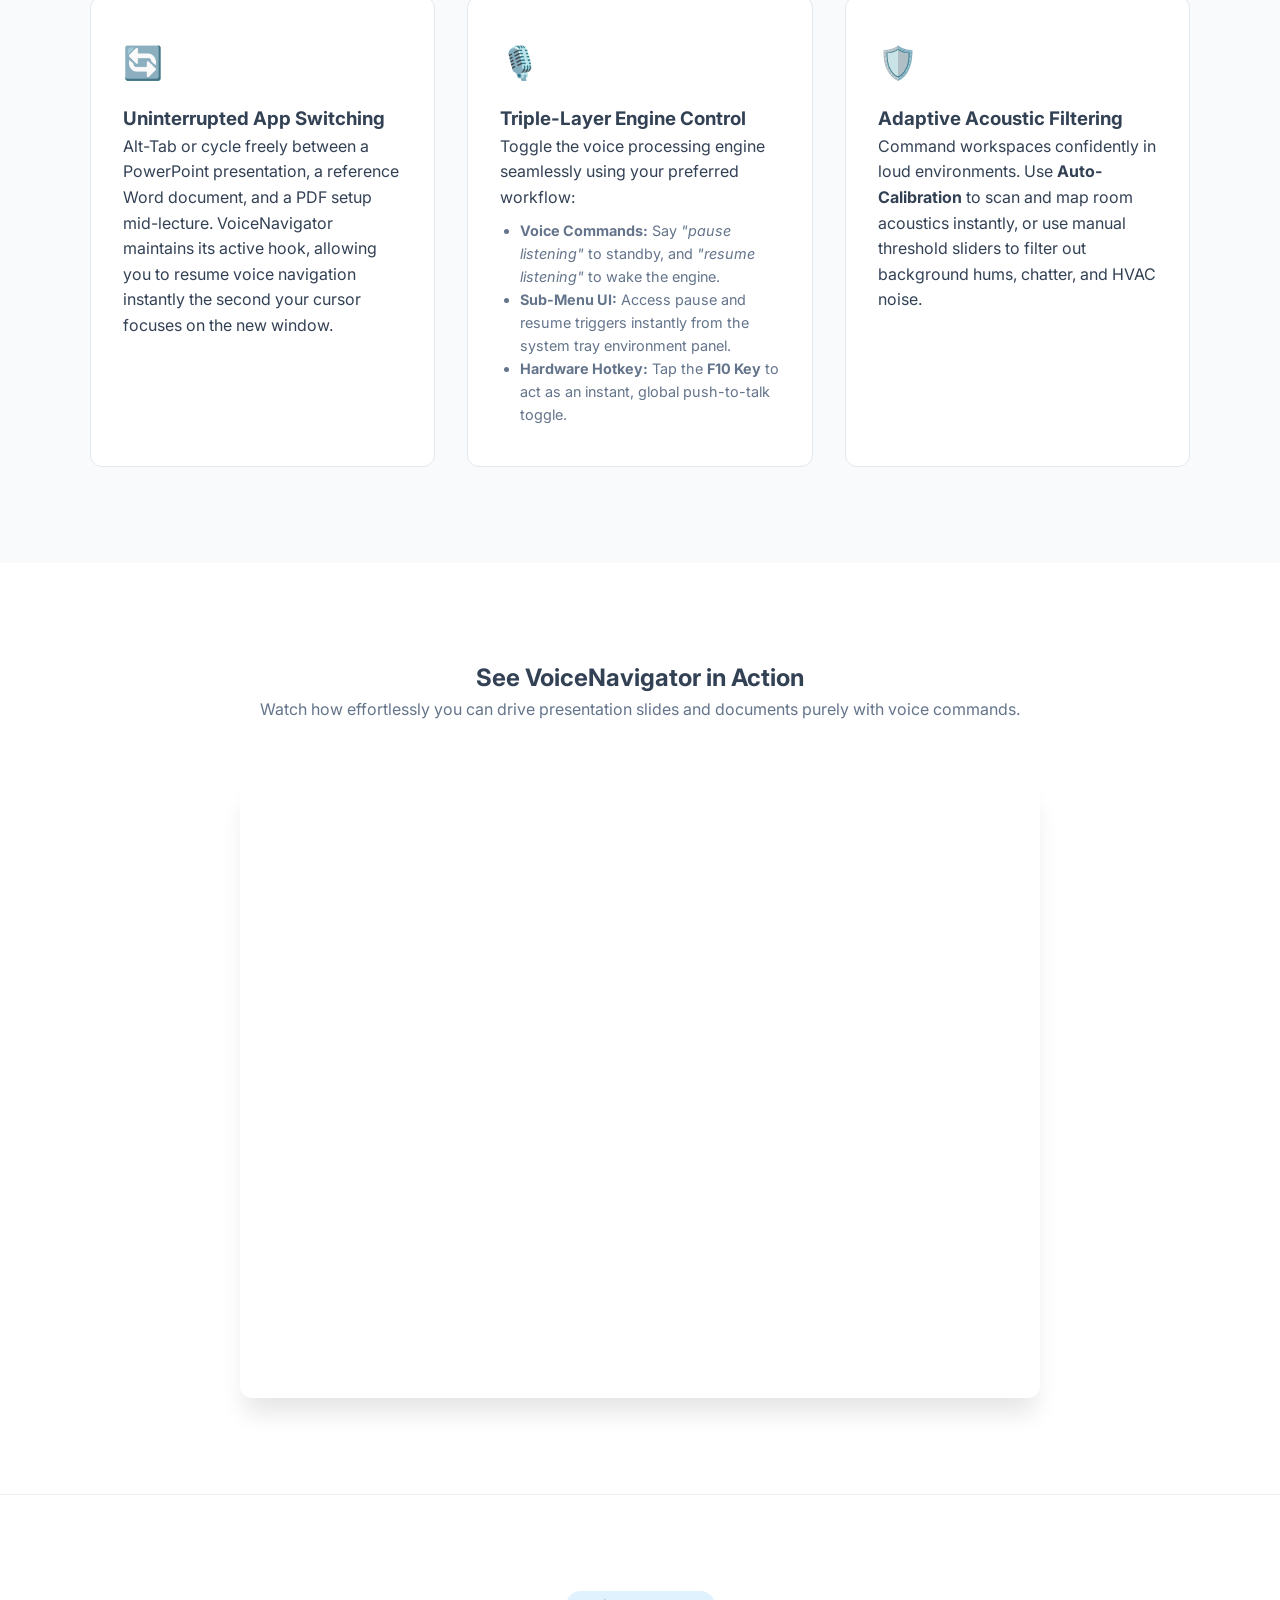
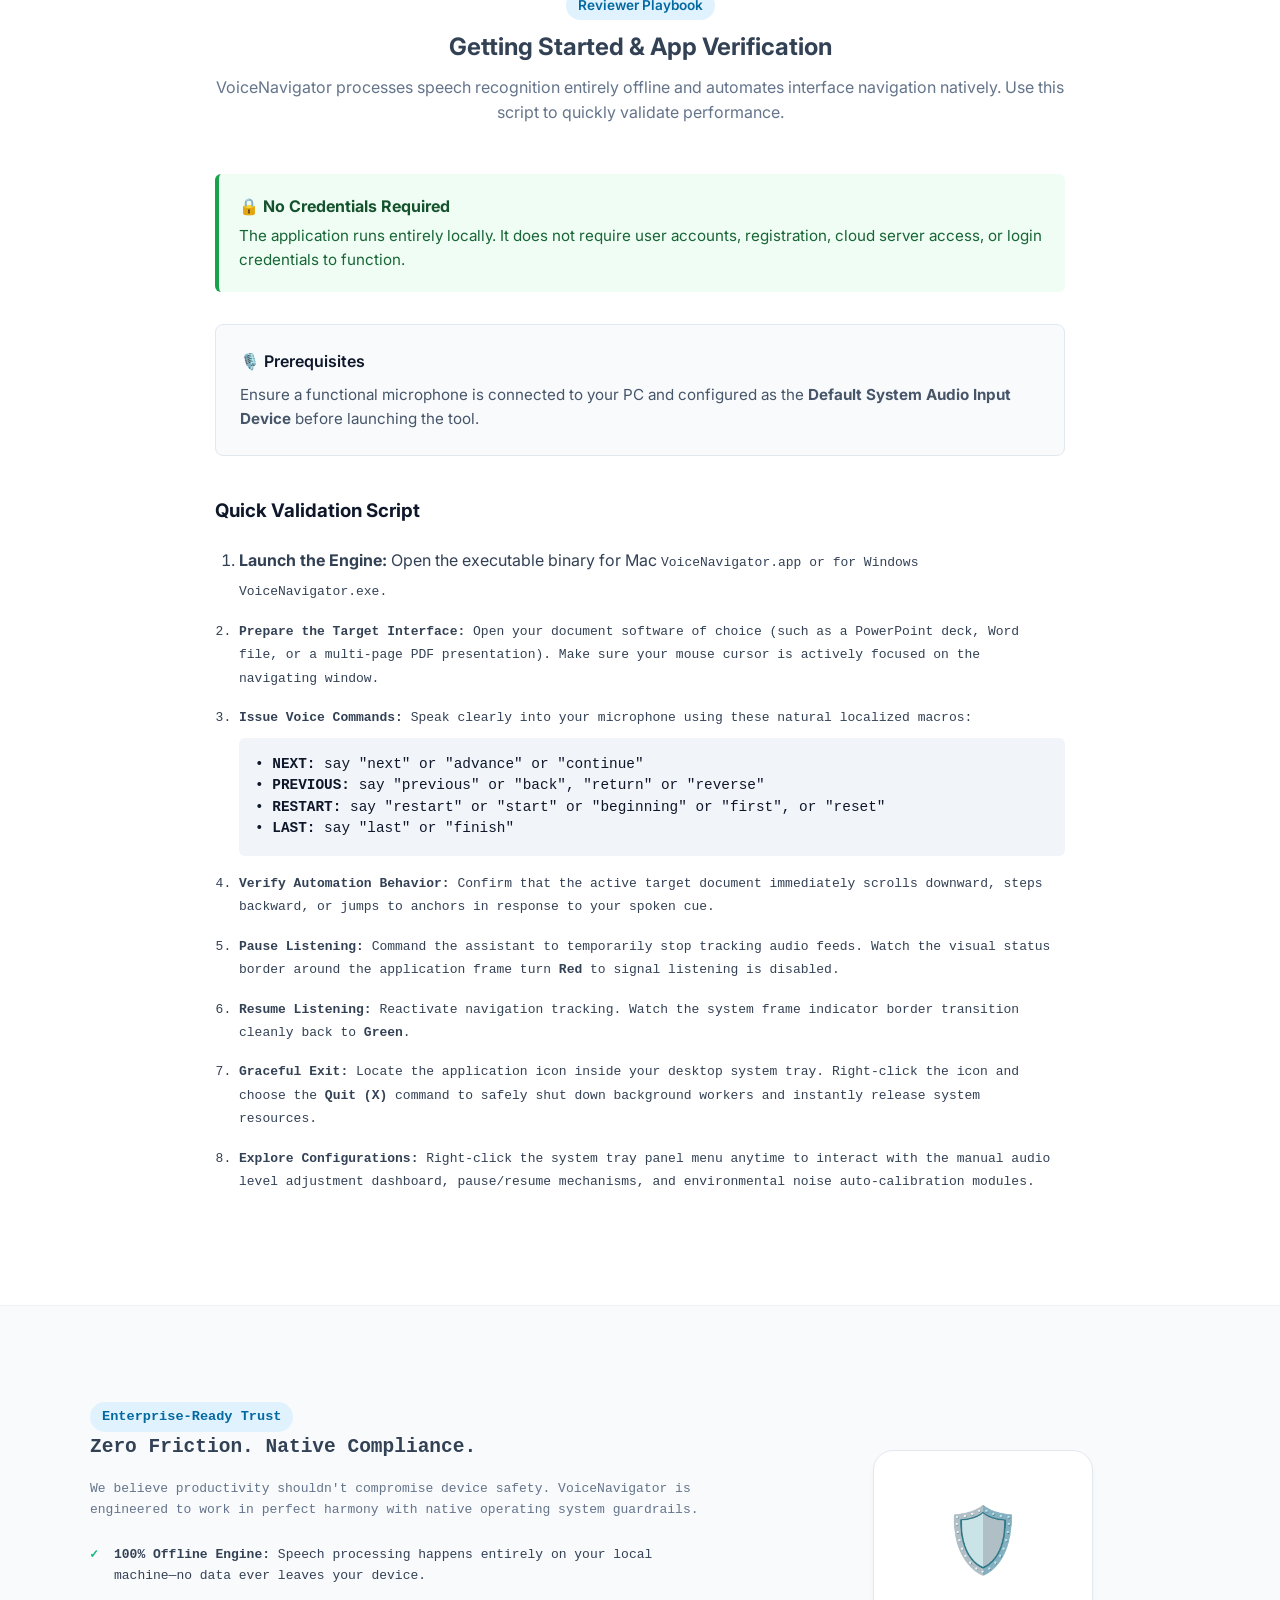
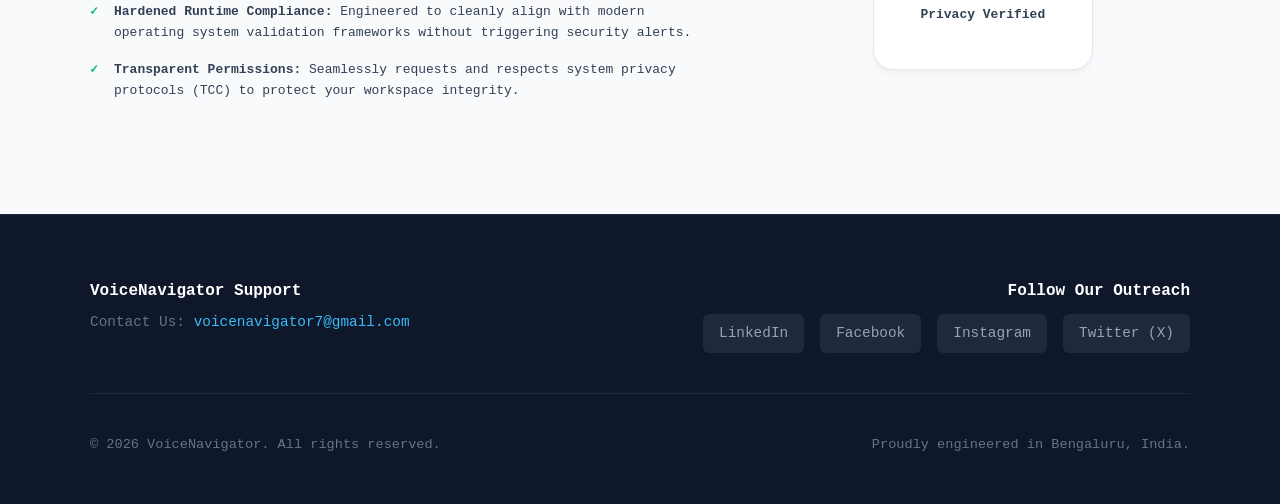
==== commit 2200f3e4: "Refactor footer section with new styles and structure Updated footer styles and layout for improved " ====
--- a/index.html
+++ b/index.html
@@ -177,18 +177,36 @@
         </div>
     </section>
 
-<footer style="background: #0f172a; color: #94a3b8; padding: 3rem 0; font-size: 0.9rem; border-top: 1px solid #1e293b;">
-        <div class="container footer-container" style="display: flex; justify-content: space-between; align-items: center; flex-wrap: wrap; gap: 1.5rem;">
-            <div>
-                <p style="margin: 0; font-weight: 600; color: #ffffff;">VoiceNavigator Support</p>
-                <p style="margin: 0.25rem 0 0 0;">
-                    Contact Us: <a href="mailto:voicenavigator7@gmail.com" style="color: #38bdf8; text-decoration: none; transition: color 0.2s;" onmouseover="this.style.color='#7dd3fc'" onmouseout="this.style.color='#38bdf8'">voicenavigator7@gmail.com</a>
-                </p>
-            </div>
-            <div style="text-align: right;">
+<footer style="background: #0f172a; color: #94a3b8; padding: 4rem 0 3rem 0; font-size: 0.9rem; border-top: 1px solid #1e293b;">
+        <div class="container" style="max-width: 1100px; display: flex; flex-direction: column; gap: 2.5rem;">
+            
+            <div style="display: flex; justify-content: space-between; align-items: flex-start; flex-wrap: wrap; gap: 2rem;">
+                
+                <div>
+                    <p style="margin: 0; font-weight: 600; color: #ffffff; font-size: 1rem;">VoiceNavigator Support</p>
+                    <p style="margin: 0.4rem 0 0 0; color: #64748b;">
+                        Contact Us: <a href="mailto:voicenavigator7@gmail.com" style="color: #38bdf8; text-decoration: none; transition: color 0.2s;" onmouseover="this.style.color='#7dd3fc'" onmouseout="this.style.color='#38bdf8'">voicenavigator7@gmail.com</a>
+                    </p>
+                </div>
+
+                <div>
+                    <p style="margin: 0 0 0.6rem 0; font-weight: 600; color: #ffffff; font-size: 1rem; text-align: right; class='social-heading'">Follow Our Outreach</p>
+                    <div style="display: flex; gap: 1rem; justify-content: flex-end; flex-wrap: wrap;">
+                        <a href="https://www.linkedin.com/company/voicenavigator/" target="_blank" rel="noopener noreferrer" style="color: #94a3b8; text-decoration: none; background: #1e293b; padding: 0.5rem 1rem; border-radius: 6px; transition: all 0.2s;" onmouseover="this.style.color='#ffffff'; this.style.background='#0077b5'" onmouseout="this.style.color='#94a3b8'; this.style.background='#1e293b'">LinkedIn</a>
+                        <a href="https://www.facebook.com/profile.php?id=61590118453737" target="_blank" rel="noopener noreferrer" style="color: #94a3b8; text-decoration: none; background: #1e293b; padding: 0.5rem 1rem; border-radius: 6px; transition: all 0.2s;" onmouseover="this.style.color='#ffffff'; this.style.background='#1877f2'" onmouseout="this.style.color='#94a3b8'; this.style.background='#1e293b'">Facebook</a>
+                        <a href="https://www.instagram.com/voicenavigator/" target="_blank" rel="noopener noreferrer" style="color: #94a3b8; text-decoration: none; background: #1e293b; padding: 0.5rem 1rem; border-radius: 6px; transition: all 0.2s;" onmouseover="this.style.color='#ffffff'; this.style.background='#e1306c'" onmouseout="this.style.color='#94a3b8'; this.style.background='#1e293b'">Instagram</a>
+                        <a href="https://x.com/voicenavigate" target="_blank" rel="noopener noreferrer" style="color: #94a3b8; text-decoration: none; background: #1e293b; padding: 0.5rem 1rem; border-radius: 6px; transition: all 0.2s;" onmouseover="this.style.color='#ffffff'; this.style.background='#000000'" onmouseout="this.style.color='#94a3b8'; this.style.background='#1e293b'">Twitter (X)</a>
+                    </div>
+                </div>
+            </div>
+
+            <div style="height: 1px; background: #1e293b; width: 100%;"></div>
+
+            <div style="display: flex; justify-content: space-between; align-items: center; flex-wrap: wrap; gap: 1rem; font-size: 0.85rem; color: #64748b;">
                 <p style="margin: 0;">&copy; 2026 VoiceNavigator. All rights reserved.</p>
-                <p style="margin: 0.25rem 0 0 0; font-size: 0.85rem; color: #64748b;">Proudly engineered in Bengaluru, India.</p>
-            </div>
+                <p style="margin: 0; text-align: right;">Proudly engineered in Bengaluru, India.</p>
+            </div>
+
         </div>
     </footer>
 
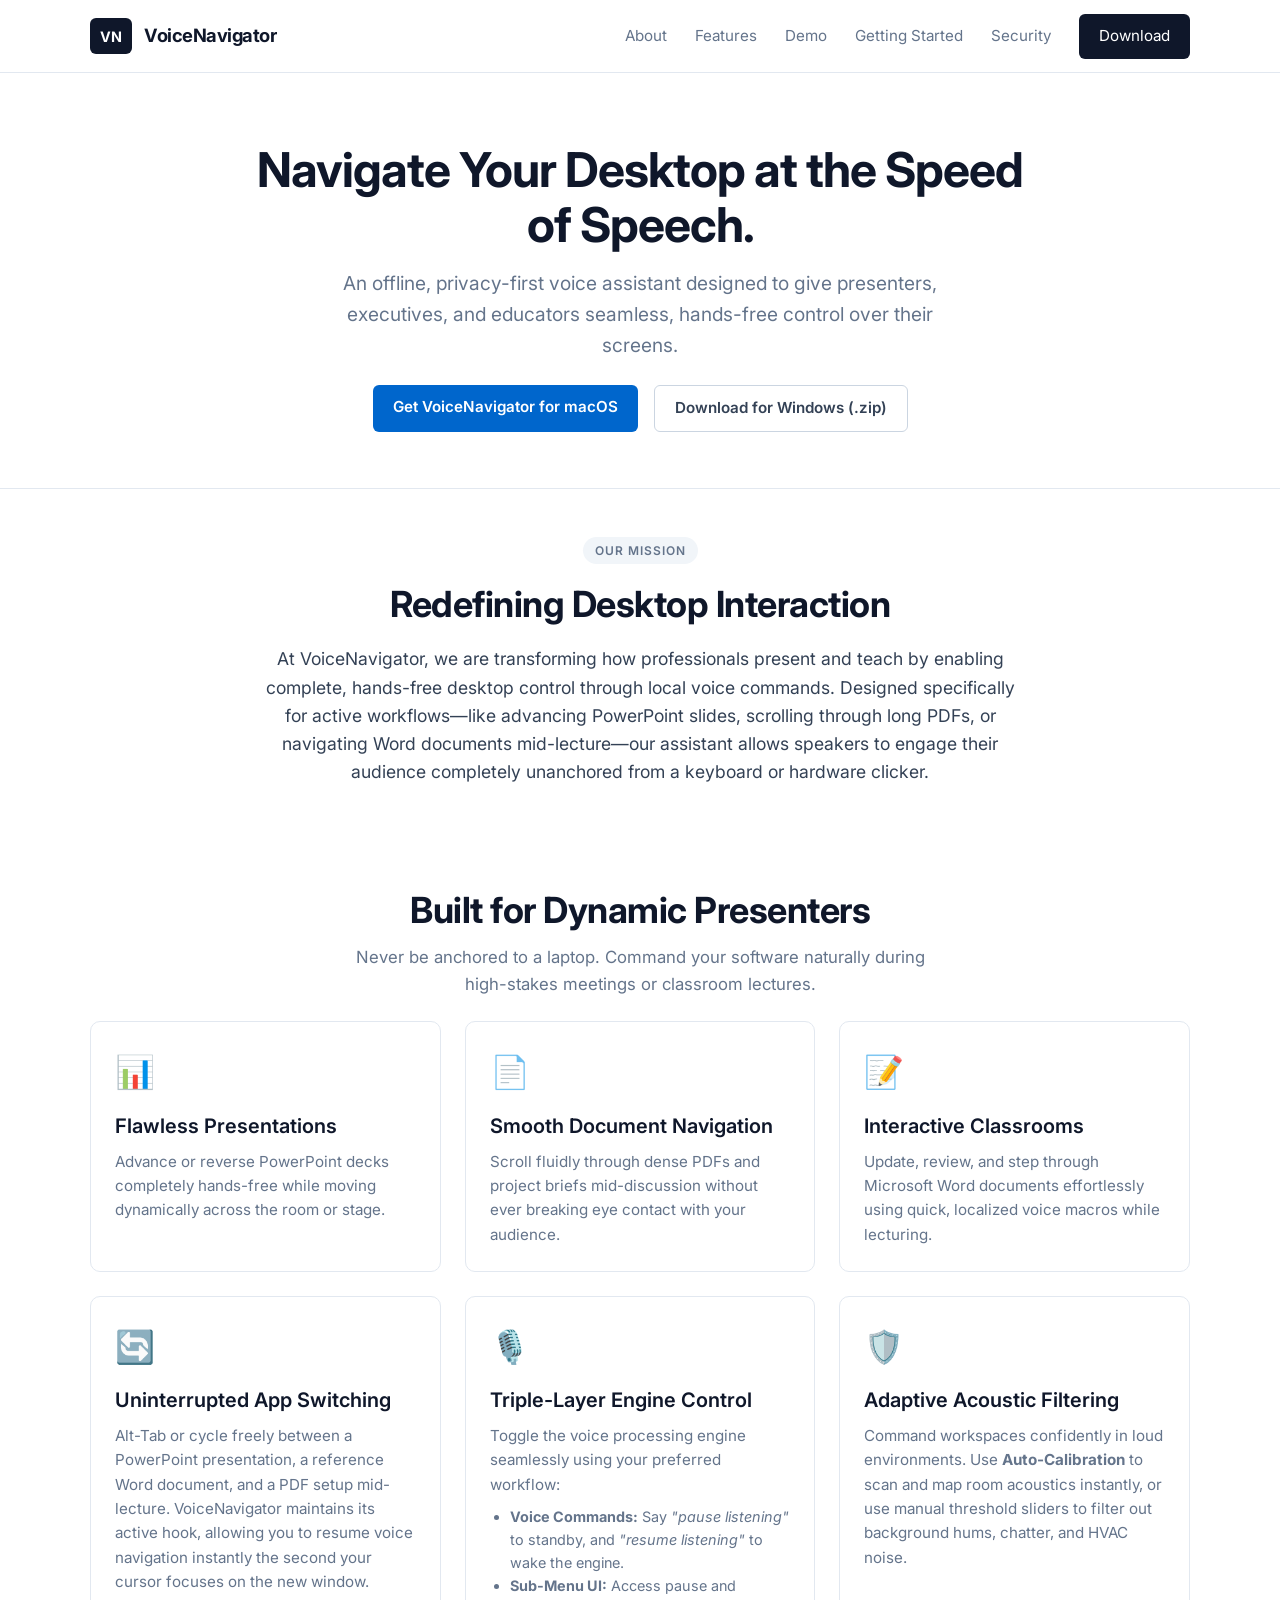
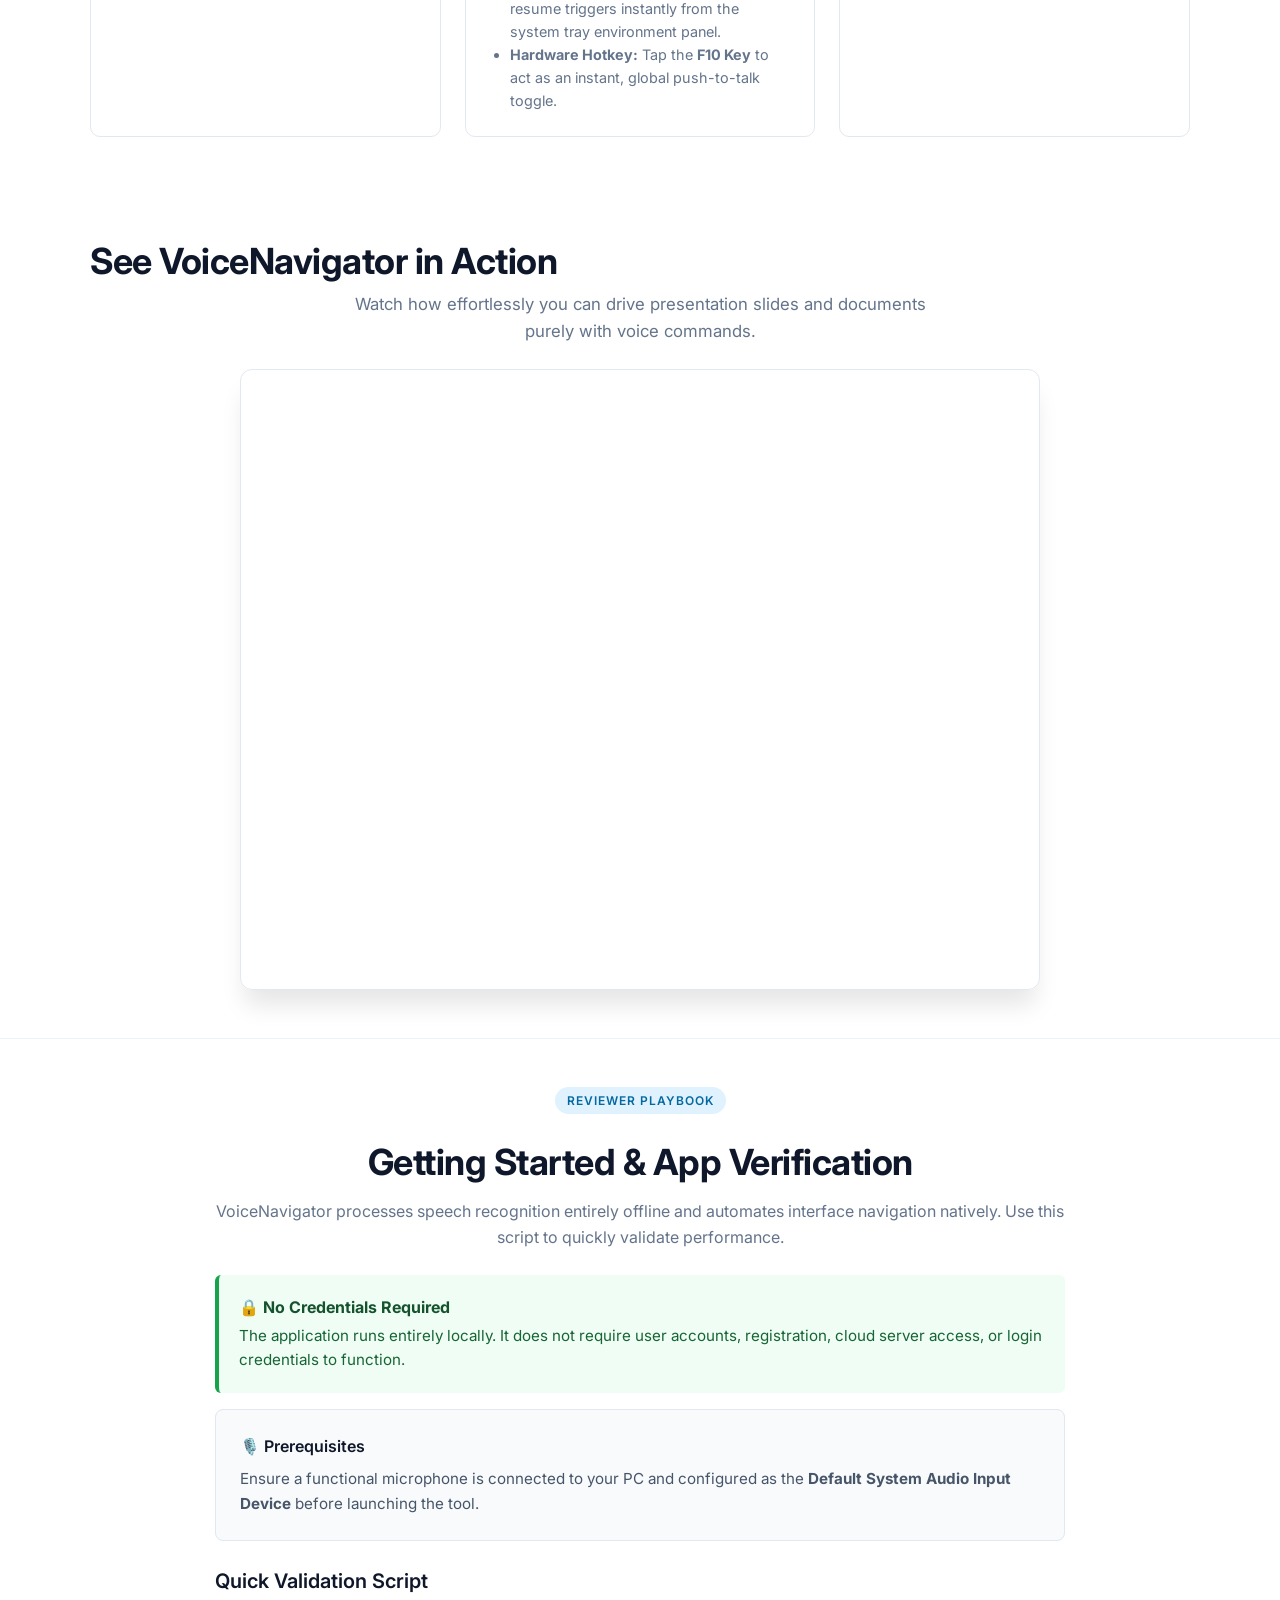
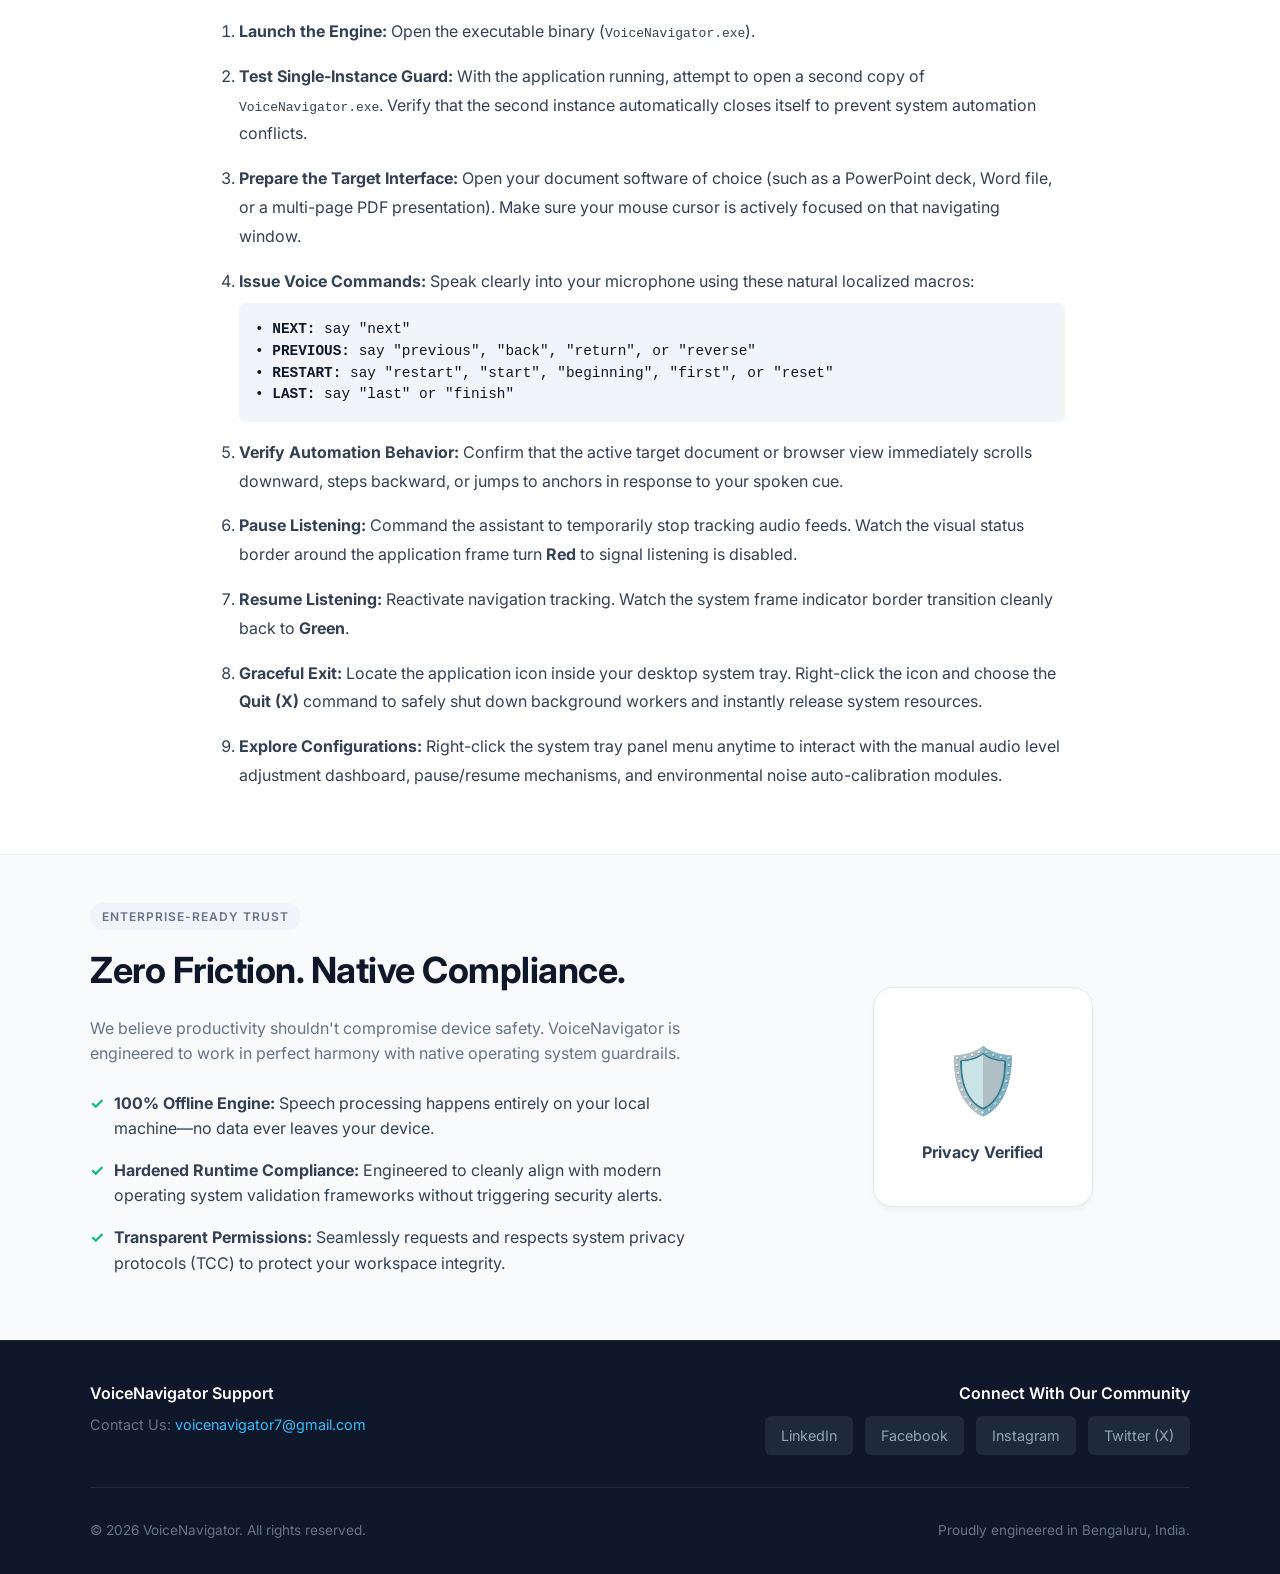
==== commit c1521500: "Refactor layout styles in index.html Updated padding and margin styles in various sections for impro" ====
--- a/index.html
+++ b/index.html
@@ -50,7 +50,7 @@
         </div>
     </section>
 
-<section id="features" class="features">
+    <section id="features" class="features">
         <div class="container">
             <h2 class="section-title">Built for Dynamic Presenters</h2>
             <p class="section-subtitle">Never be anchored to a laptop. Command your software naturally during high-stakes meetings or classroom lectures.</p>
@@ -115,39 +115,39 @@
         </div>
     </section>
 
-    <section id="quickstart" class="quickstart-section" style="padding: 6rem 0; background-color: #ffffff; border-top: 1px solid #edf2f7; border-bottom: 1px solid #edf2f7;">
+    <section id="quickstart" class="quickstart-section" style="padding: 3rem 0; background-color: #ffffff; border-top: 1px solid #edf2f7; border-bottom: 1px solid #edf2f7;">
         <div class="container" style="max-width: 850px;">
-            <div style="text-align: center; margin-bottom: 3rem;">
+            <div style="text-align: center; margin-bottom: 1.5rem;">
                 <span class="badge" style="background-color: #e0f2fe; color: #0369a1;">Reviewer Playbook</span>
                 <h2 style="margin-top: 0.5rem;">Getting Started & App Verification</h2>
                 <p style="color: #64748b; margin-top: 0.5rem;">VoiceNavigator processes speech recognition entirely offline and automates interface navigation natively. Use this script to quickly validate performance.</p>
             </div>
 
-            <div style="background-color: #f0fdf4; border-left: 4px solid #16a34a; padding: 1.25rem; border-radius: 6px; margin-bottom: 2rem;">
+            <div style="background-color: #f0fdf4; border-left: 4px solid #16a34a; padding: 1.25rem; border-radius: 6px; margin-bottom: 1rem;">
                 <h4 style="color: #14532d; font-weight: 700; margin-bottom: 0.25rem;">🔒 No Credentials Required</h4>
                 <p style="color: #166534; font-size: 0.95rem; margin: 0;">The application runs entirely locally. It does not require user accounts, registration, cloud server access, or login credentials to function.</p>
             </div>
 
-            <div style="background-color: #f8fafc; border: 1px solid #e2e8f0; padding: 1.5rem; border-radius: 8px; margin-bottom: 2.5rem;">
+            <div style="background-color: #f8fafc; border: 1px solid #e2e8f0; padding: 1.5rem; border-radius: 8px; margin-bottom: 1.5rem;">
                 <h4 style="color: #0f172a; font-weight: 600; margin-bottom: 0.5rem; display: flex; align-items: center; gap: 0.5rem;">🎙️ Prerequisites</h4>
                 <p style="color: #475569; font-size: 0.95rem; margin: 0;">Ensure a functional microphone is connected to your PC and configured as the <strong>Default System Audio Input Device</strong> before launching the tool.</p>
             </div>
 
             <h3 style="margin-bottom: 1.25rem; color: #0f172a;">Quick Validation Script</h3>
             <ol style="padding-left: 1.5rem; color: #334155; line-height: 1.8;">
-                <li style="margin-bottom: 1rem;"><strong>Launch the Engine:</strong> Open the executable binary for Mac <code>VoiceNavigator.app<code> or for Windows <code>VoiceNavigator.exe</code>.</li>
-                <li style="margin-bottom: 1rem;"><strong>Prepare the Target Interface:</strong> Open your document software of choice (such as a PowerPoint deck, Word file, or a multi-page PDF presentation). Make sure your mouse cursor is actively focused on the navigating window.</li>
+                <li style="margin-bottom: 1rem;"><strong>Launch the Engine:</strong> Open the executable binary (<code>VoiceNavigator.exe</code>).</li>
+                <li style="margin-bottom: 1rem;"><strong>Test Single-Instance Guard:</strong> With the application running, attempt to open a second copy of <code>VoiceNavigator.exe</code>. Verify that the second instance automatically closes itself to prevent system automation conflicts.</li>
+                <li style="margin-bottom: 1rem;"><strong>Prepare the Target Interface:</strong> Open your document software of choice (such as a PowerPoint deck, Word file, or a multi-page PDF presentation). Make sure your mouse cursor is actively focused on that navigating window.</li>
                 <li style="margin-bottom: 1rem;">
                     <strong>Issue Voice Commands:</strong> Speak clearly into your microphone using these natural localized macros:
                     <div style="background: #f1f5f9; padding: 1rem; border-radius: 6px; font-family: monospace; font-size: 0.9rem; margin: 0.5rem 0; color: #0f172a; line-height: 1.5;">
-                        • <strong>NEXT:</strong> say "next" or "advance" or "continue" <br>
-                        • <strong>PREVIOUS:</strong> say "previous" or "back", "return" or "reverse"<br>
-                        • <strong>RESTART:</strong> say "restart" or "start" or "beginning" or "first", or "reset"<br>
-                        • <strong>LAST:</strong> say "last" or "finish"<br> 
-                        <!--     • <strong>GOTO Page#:</strong> say "goto page 9"  -->
+                        • <strong>NEXT:</strong> say "next"<br>
+                        • <strong>PREVIOUS:</strong> say "previous", "back", "return", or "reverse"<br>
+                        • <strong>RESTART:</strong> say "restart", "start", "beginning", "first", or "reset"<br>
+                        • <strong>LAST:</strong> say "last" or "finish"
                     </div>
                 </li>
-                <li style="margin-bottom: 1rem;"><strong>Verify Automation Behavior:</strong> Confirm that the active target document immediately scrolls downward, steps backward, or jumps to anchors in response to your spoken cue.</li>
+                <li style="margin-bottom: 1rem;"><strong>Verify Automation Behavior:</strong> Confirm that the active target document or browser view immediately scrolls downward, steps backward, or jumps to anchors in response to your spoken cue.</li>
                 <li style="margin-bottom: 1rem;"><strong>Pause Listening:</strong> Command the assistant to temporarily stop tracking audio feeds. Watch the visual status border around the application frame turn <strong>Red</strong> to signal listening is disabled.</li>
                 <li style="margin-bottom: 1rem;"><strong>Resume Listening:</strong> Reactivate navigation tracking. Watch the system frame indicator border transition cleanly back to <strong>Green</strong>.</li>
                 <li style="margin-bottom: 1rem;"><strong>Graceful Exit:</strong> Locate the application icon inside your desktop system tray. Right-click the icon and choose the <strong>Quit (X)</strong> command to safely shut down background workers and instantly release system resources.</li>
@@ -177,11 +177,10 @@
         </div>
     </section>
 
-<footer style="background: #0f172a; color: #94a3b8; padding: 4rem 0 3rem 0; font-size: 0.9rem; border-top: 1px solid #1e293b;">
-        <div class="container" style="max-width: 1100px; display: flex; flex-direction: column; gap: 2.5rem;">
+    <footer style="background: #0f172a; color: #94a3b8; padding: 2.5rem 0 2rem 0; font-size: 0.9rem; border-top: 1px solid #1e293b;">
+        <div class="container" style="max-width: 1100px; display: flex; flex-direction: column; gap: 2rem;">
             
             <div style="display: flex; justify-content: space-between; align-items: flex-start; flex-wrap: wrap; gap: 2rem;">
-                
                 <div>
                     <p style="margin: 0; font-weight: 600; color: #ffffff; font-size: 1rem;">VoiceNavigator Support</p>
                     <p style="margin: 0.4rem 0 0 0; color: #64748b;">
@@ -190,10 +189,10 @@
                 </div>
 
                 <div>
-                    <p style="margin: 0 0 0.6rem 0; font-weight: 600; color: #ffffff; font-size: 1rem; text-align: right; class='social-heading'">Follow Our Outreach</p>
-                    <div style="display: flex; gap: 1rem; justify-content: flex-end; flex-wrap: wrap;">
+                    <p style="margin: 0 0 0.6rem 0; font-weight: 600; color: #ffffff; font-size: 1rem; text-align: right;">Connect With Our Community</p>
+                    <div style="display: flex; gap: 0.75rem; justify-content: flex-end; flex-wrap: wrap;">
                         <a href="https://www.linkedin.com/company/voicenavigator/" target="_blank" rel="noopener noreferrer" style="color: #94a3b8; text-decoration: none; background: #1e293b; padding: 0.5rem 1rem; border-radius: 6px; transition: all 0.2s;" onmouseover="this.style.color='#ffffff'; this.style.background='#0077b5'" onmouseout="this.style.color='#94a3b8'; this.style.background='#1e293b'">LinkedIn</a>
-                        <a href="https://www.facebook.com/profile.php?id=61590118453737" target="_blank" rel="noopener noreferrer" style="color: #94a3b8; text-decoration: none; background: #1e293b; padding: 0.5rem 1rem; border-radius: 6px; transition: all 0.2s;" onmouseover="this.style.color='#ffffff'; this.style.background='#1877f2'" onmouseout="this.style.color='#94a3b8'; this.style.background='#1e293b'">Facebook</a>
+                        <a href="https://www.facebook.com/61590118453737" target="_blank" rel="noopener noreferrer" style="color: #94a3b8; text-decoration: none; background: #1e293b; padding: 0.5rem 1rem; border-radius: 6px; transition: all 0.2s;" onmouseover="this.style.color='#ffffff'; this.style.background='#1877f2'" onmouseout="this.style.color='#94a3b8'; this.style.background='#1e293b'">Facebook</a>
                         <a href="https://www.instagram.com/voicenavigator/" target="_blank" rel="noopener noreferrer" style="color: #94a3b8; text-decoration: none; background: #1e293b; padding: 0.5rem 1rem; border-radius: 6px; transition: all 0.2s;" onmouseover="this.style.color='#ffffff'; this.style.background='#e1306c'" onmouseout="this.style.color='#94a3b8'; this.style.background='#1e293b'">Instagram</a>
                         <a href="https://x.com/voicenavigate" target="_blank" rel="noopener noreferrer" style="color: #94a3b8; text-decoration: none; background: #1e293b; padding: 0.5rem 1rem; border-radius: 6px; transition: all 0.2s;" onmouseover="this.style.color='#ffffff'; this.style.background='#000000'" onmouseout="this.style.color='#94a3b8'; this.style.background='#1e293b'">Twitter (X)</a>
                     </div>
--- a/style.css
+++ b/style.css
@@ -1,3 +1,6 @@
+/* ==========================================================================
+   1. CORE VARIABLES & BASE ARCHITECTURE
+   ========================================================================== */
 :root {
     --primary: #0066cc;
     --primary-hover: #0052a3;
@@ -29,7 +32,9 @@
     margin: 0 auto;
 }
 
-/* Fixed Header Architecture */
+/* ==========================================================================
+   2. FIXED NAVIGATION BAR COMPONENT
+   ========================================================================== */
 .main-header {
     background-color: rgba(255, 255, 255, 0.95);
     backdrop-filter: blur(8px);
@@ -48,70 +53,334 @@
     align-items: center;
 }
 
-.logo-zone { display: flex; align-items: center; gap: 0.5rem; }
-.logo-icon { background: var(--primary); color: var(--white); padding: 0.4rem 0.6rem; border-radius: 6px; font-weight: 700; font-size: 0.85rem; }
-.brand-name { font-weight: 700; font-size: 1.2rem; color: var(--dark); }
-
-.top-menu { display: flex; align-items: center; gap: 1.75rem; }
-.top-menu a { text-decoration: none; color: var(--text); font-weight: 500; font-size: 0.95rem; transition: color 0.2s; }
-.top-menu a:hover { color: var(--primary); }
-
-/* Buttons UI */
-.btn { display: inline-block; padding: 0.6rem 1.2rem; border-radius: 6px; text-decoration: none; font-weight: 600; transition: all 0.2s ease; }
-.btn-primary { background: var(--primary); color: var(--white); }
-.btn-primary:hover { background: var(--primary-hover); }
-.btn-secondary { background: var(--dark); color: var(--white); }
-.btn-secondary:hover { background: #1e293b; }
-.btn-outline { border: 2px solid var(--text); color: var(--text); padding: 0.55rem 1.2rem; }
-.btn-outline:hover { background: var(--light-bg); }
-
-/* Hero Component styling */
-.hero { padding: 7rem 0; text-align: center; background: radial-gradient(circle at 50% 100%, #e0f2fe 0%, #ffffff 70%); }
-.hero h1 { font-size: 2.8rem; font-weight: 700; color: var(--dark); max-width: 800px; margin: 0 auto; }
-.subtitle { font-size: 1.15rem; color: var(--text-light); margin: 1.5rem auto 2.5rem auto; max-width: 700px; }
-.hero-cta { display: flex; justify-content: center; gap: 1rem; }
-
-/* About Section layout styling */
-.about-section { padding: 6rem 0; background-color: var(--white); border-bottom: 1px solid #f1f5f9; }
-.text-block-center { text-align: center; max-width: 800px; }
-.text-block-center h2 { margin-top: 0.5rem; margin-bottom: 1.5rem; }
-.lead-text { font-size: 1.15rem; color: var(--text); text-align: justify; text-justify: inter-word; line-height: 1.8; }
-.badge { display: inline-block; background-color: #e0f2fe; color: #0369a1; padding: 0.25rem 0.75rem; border-radius: 50px; font-size: 0.85rem; font-weight: 600; }
-
-/* Features Grid Component */
-.features { padding: 6rem 0; background-color: var(--light-bg); text-align: center; }
-.section-subtitle { color: var(--text-light); margin-bottom: 3.5rem; }
-.grid { display: grid; grid-template-columns: repeat(auto-fit, minmax(300px, 1fr)); gap: 2rem; }
-.card { background: var(--white); padding: 2.5rem 2rem; border-radius: 12px; text-align: left; border: 1px solid #e2e8f0; }
-.card-icon { font-size: 2rem; margin-bottom: 1rem; }
-
-/* Interactive Demo Layout */
-.video-demo { padding: 6rem 0; text-align: center; background: var(--white); }
-.video-wrapper { position: relative; padding-bottom: 56.25%; height: 0; overflow: hidden; max-width: 800px; margin: 0 auto; border-radius: 12px; box-shadow: 0 20px 25px -5px rgba(0,0,0,0.1); }
-.video-wrapper iframe { position: absolute; top: 0; left: 0; width: 100%; height: 100%; border: 0; }
-
-/* Security Section Layout */
-.security-zone { padding: 6rem 0; background-color: var(--light-bg); }
-.security-container { display: flex; align-items: center; gap: 4rem; }
-.security-text { flex: 1.2; }
-.security-graphic { flex: 0.8; display: flex; justify-content: center; }
-.security-text h2 { margin-bottom: 1rem; }
-.security-text p { margin-bottom: 1.5rem; color: var(--text-light); }
-.security-text ul { list-style: none; }
-.security-text li { margin-bottom: 1rem; position: relative; padding-left: 1.5rem; }
-.security-text li::before { content: "✓"; color: #10b981; position: absolute; left: 0; font-weight: 700; }
-.shield-box { background: var(--white); width: 220px; height: 220px; border-radius: 20px; display: flex; flex-direction: column; justify-content: center; align-items: center; border: 1px solid #e2e8f0; box-shadow: 0 4px 6px -1px rgba(0,0,0,0.05); }
-.shield-icon { font-size: 4rem; margin-bottom: 0.5rem; }
-
-/* Footer */
-footer { background: var(--dark); color: #94a3b8; padding: 2.5rem 0; font-size: 0.9rem; }
-.footer-container { display: flex; justify-content: space-between; }
-
+.logo-zone {
+    display: flex;
+    align-items: center;
+    gap: 0.75rem;
+}
+
+.logo-icon {
+    background-color: var(--dark);
+    color: var(--white);
+    font-weight: 700;
+    font-size: 0.9rem;
+    padding: 0.4rem 0.6rem;
+    border-radius: 6px;
+    letter-spacing: 0.5px;
+}
+
+.brand-name {
+    font-weight: 700;
+    color: var(--dark);
+    font-size: 1.15rem;
+    letter-spacing: -0.5px;
+}
+
+.top-menu {
+    display: flex;
+    align-items: center;
+    gap: 1.75rem;
+}
+
+.top-menu a {
+    text-decoration: none;
+    color: var(--text-light);
+    font-weight: 400;
+    font-size: 0.95rem;
+    transition: color 0.15s ease;
+}
+
+.top-menu a:hover {
+    color: var(--dark);
+}
+
+/* ==========================================================================
+   3. TYPOGRAPHY & REUSABLE UI ELEMENTS
+   ========================================================================== */
+h1 {
+    font-size: 3rem;
+    font-weight: 700;
+    color: var(--dark);
+    line-height: 1.15;
+    letter-spacing: -1px;
+}
+
+h2 {
+    font-size: 2.25rem;
+    font-weight: 700;
+    color: var(--dark);
+    letter-spacing: -0.5px;
+}
+
+h3 {
+    font-size: 1.25rem;
+    font-weight: 600;
+    color: var(--dark);
+}
+
+/* Global Section Title Controls - Compressed */
+.section-title {
+    text-align: center;
+    margin-bottom: 0.25rem !important;
+}
+
+.section-subtitle {
+    text-align: center;
+    color: var(--text-light);
+    max-width: 600px;
+    margin: 0 auto 1.5rem auto !important;
+    font-size: 1.05rem;
+}
+
+/* Modern Pill Badge */
+.badge {
+    display: inline-block;
+    background-color: #f1f5f9;
+    color: var(--text-light);
+    font-size: 0.75rem;
+    font-weight: 600;
+    text-transform: uppercase;
+    letter-spacing: 1px;
+    padding: 0.25rem 0.75rem;
+    border-radius: 100px;
+    margin-bottom: 0.75rem;
+}
+
+/* Interactive Button Components */
+.btn {
+    display: inline-block;
+    text-decoration: none;
+    font-size: 0.95rem;
+    font-weight: 600;
+    padding: 0.65rem 1.25rem;
+    border-radius: 6px;
+    transition: all 0.15s ease;
+    text-align: center;
+}
+
+.btn-primary {
+    background-color: var(--primary);
+    color: var(--white) !important;
+}
+
+.btn-primary:hover {
+    background-color: var(--primary-hover);
+}
+
+.btn-secondary {
+    background-color: var(--dark);
+    color: var(--white) !important;
+}
+
+.btn-secondary:hover {
+    background-color: #1e293b;
+}
+
+.btn-outline {
+    border: 1px solid #cbd5e1;
+    color: var(--text) !important;
+    background-color: var(--white);
+}
+
+.btn-outline:hover {
+    background-color: #f8fafc;
+    border-color: #94a3b8;
+}
+
+/* ==========================================================================
+   4. CONSOLIDATED LAYOUT SECTIONS (COMPRESSED SPACING)
+   ========================================================================== */
+
+/* Tightened structural density across all container blocks */
+.about-section, 
+.features, 
+.video-demo, 
+.security-zone,
+.quickstart-section { 
+    padding: 3rem 0 !important; 
+}
+
+/* Hero Component Frame */
+.hero {
+    background-color: var(--white);
+    padding: 4.5rem 0 3.5rem 0;
+    text-align: center;
+    border-bottom: 1px solid #e2e8f0;
+}
+
+.hero-container {
+    max-width: 800px;
+}
+
+.subtitle {
+    font-size: 1.2rem;
+    color: var(--text-light);
+    margin: 1rem auto 1.5rem auto;
+    max-width: 650px;
+}
+
+/* Center Text Blocks */
+.text-block-center {
+    max-width: 750px;
+    margin: 0 auto;
+    text-align: center;
+}
+
+.lead-text {
+    font-size: 1.1rem;
+    color: var(--text);
+    margin-top: 0.75rem;
+}
+
+/* High-Impact Features Grid */
+.grid {
+    display: grid;
+    grid-template-columns: repeat(auto-fit, minmax(280px, 1fr));
+    gap: 1.5rem;
+    margin-top: 1.5rem;
+}
+
+.card {
+    background-color: var(--white);
+    border: 1px solid #e2e8f0;
+    padding: 1.5rem;
+    border-radius: 10px;
+    transition: transform 0.2s ease, box-shadow 0.2s ease;
+}
+
+.card:hover {
+    transform: translateY(-2px);
+    box-shadow: 0 10px 15px -3px rgba(0,0,0,0.05);
+}
+
+.card-icon {
+    font-size: 2rem;
+    margin-bottom: 0.75rem;
+}
+
+.card h3 {
+    margin-bottom: 0.5rem;
+}
+
+.card p {
+    color: var(--text-light);
+    font-size: 0.95rem;
+}
+
+/* ==========================================================================
+   5. INTERACTIVE VIDEO PLAYER SCALING
+   ========================================================================== */
+.video-wrapper {
+    position: relative;
+    padding-bottom: 56.25%; /* Perfect 16:9 widescreen ratio standard */
+    height: 0;
+    overflow: hidden;
+    max-width: 800px;
+    margin: 1.5rem auto 0 auto;
+    border-radius: 12px;
+    box-shadow: 0 20px 25px -5px rgba(0,0,0,0.1);
+    border: 1px solid #e2e8f0;
+}
+
+.video-wrapper iframe {
+    position: absolute;
+    top: 0;
+    left: 0;
+    width: 100%;
+    height: 100%;
+    border: 0;
+}
+
+/* ==========================================================================
+   6. SECURITY FOCUS LAYOUT
+   ========================================================================== */
+.security-zone { 
+    background-color: var(--light-bg); 
+}
+
+.security-container { 
+    display: flex; 
+    align-items: center; 
+    gap: 4rem; 
+}
+
+.security-text { 
+    flex: 1.2; 
+}
+
+.security-graphic { 
+    flex: 0.8; 
+    display: flex; 
+    justify-content: center; 
+}
+
+.security-text h2 { 
+    margin-bottom: 1rem; 
+}
+
+.security-text p { 
+    margin-bottom: 1.5rem; 
+    color: var(--text-light); 
+}
+
+.security-text ul { 
+    list-style: none; 
+}
+
+.security-text li { 
+    margin-bottom: 1rem; 
+    position: relative; 
+    padding-left: 1.5rem; 
+}
+
+.security-text li::before { 
+    content: "✓"; 
+    color: #10b981; 
+    position: absolute; 
+    left: 0; 
+    font-weight: 700; 
+}
+
+.shield-box { 
+    background: var(--white); 
+    width: 220px; 
+    height: 220px; 
+    border-radius: 20px; 
+    display: flex; 
+    flex-direction: column; 
+    justify-content: center; 
+    align-items: center; 
+    border: 1px solid #e2e8f0; 
+    box-shadow: 0 4px 6px -1px rgba(0,0,0,0.05); 
+}
+
+.shield-icon { 
+    font-size: 4rem; 
+    margin-bottom: 0.5rem; 
+}
+
+/* ==========================================================================
+   7. RESPONSIVE MEDIA QUERIES
+   ========================================================================== */
 @media (max-width: 768px) {
-    body { padding-top: 120px; }
-    .nav-container { flex-direction: column; gap: 1rem; }
-    .top-menu { flex-wrap: wrap; justify-content: center; gap: 1rem; }
-    .security-container { flex-direction: column; gap: 3rem; }
-    .footer-container { flex-direction: column; gap: 1rem; text-align: center; }
-    .hero h1 { font-size: 2rem; }
-}
+    body {
+        padding-top: 60px;
+    }
+    h1 {
+        font-size: 2.25rem;
+    }
+    h2 {
+        font-size: 1.75rem;
+    }
+    .top-menu {
+        display: none; /* Simplifies layout for mobile devices */
+    }
+    .security-container {
+        flex-direction: column;
+        gap: 2rem;
+        text-align: center;
+    }
+    .security-text li {
+        text-align: left;
+    }
+}
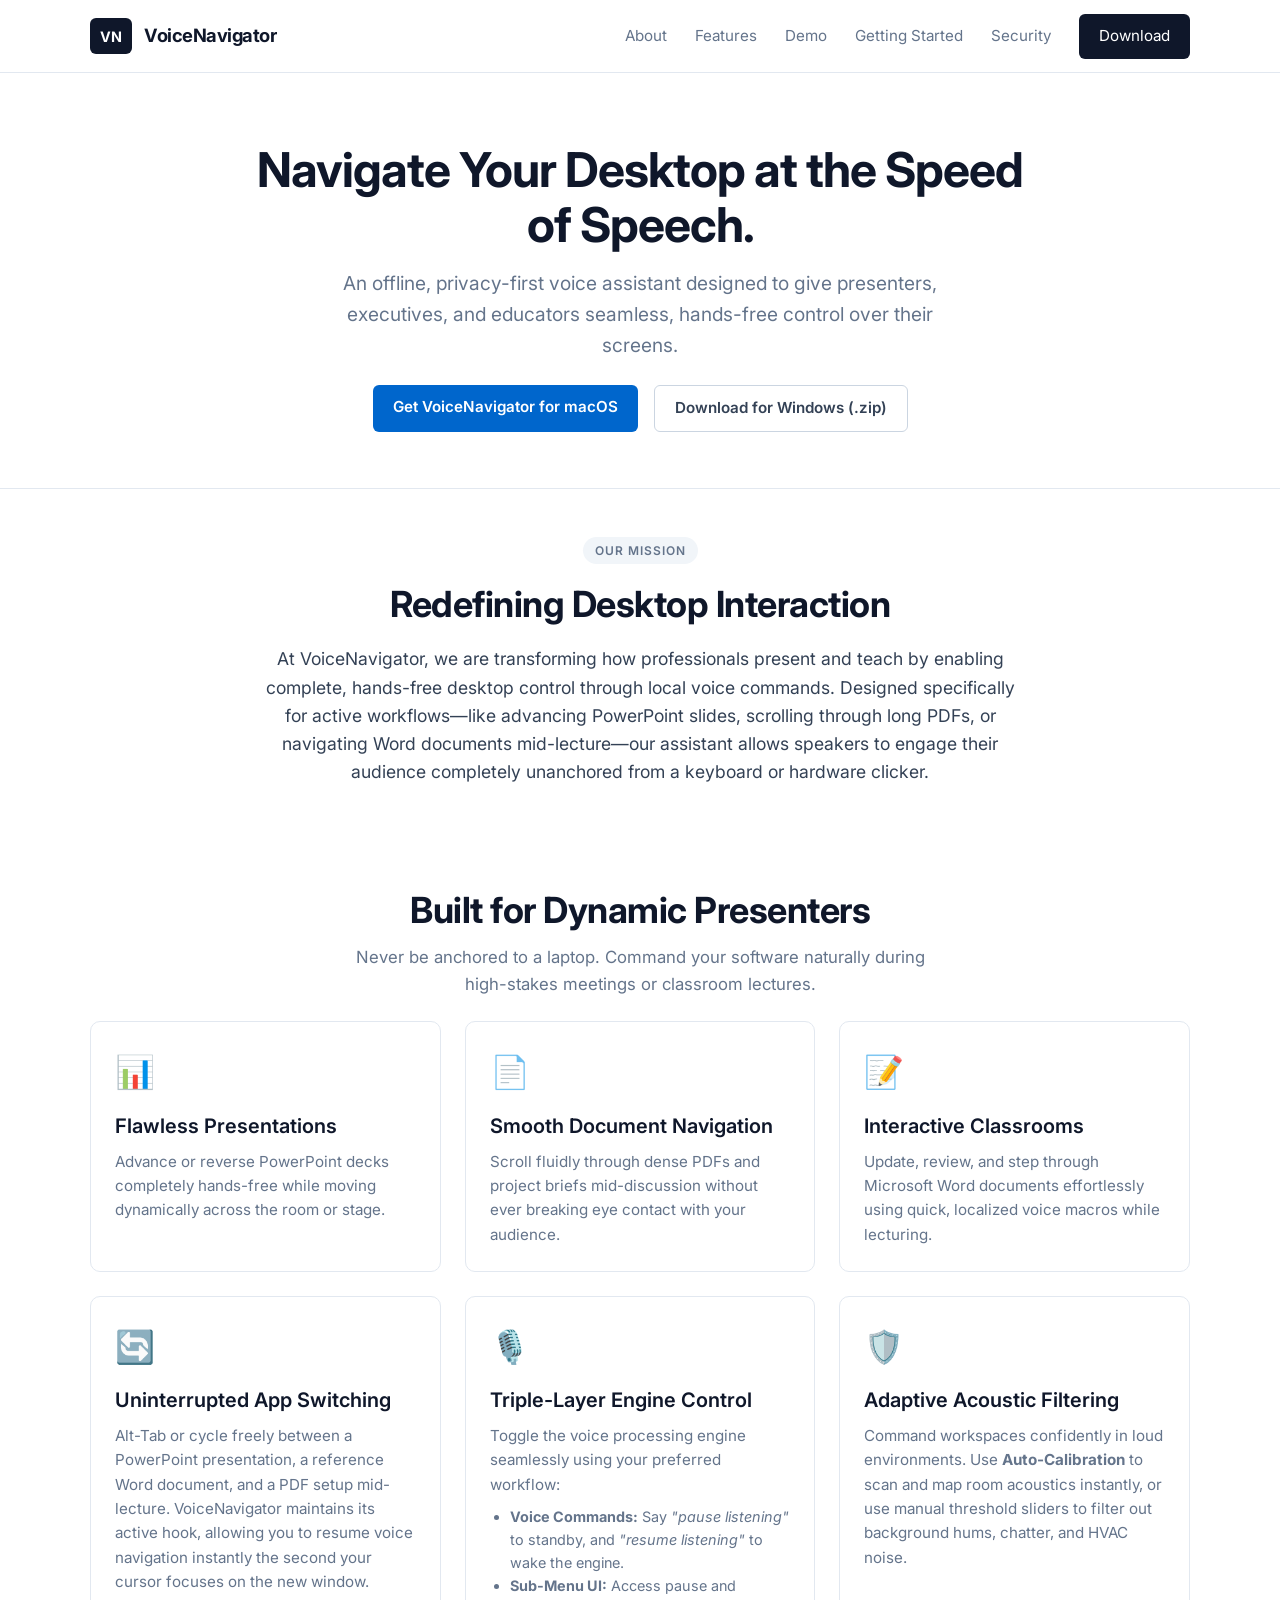
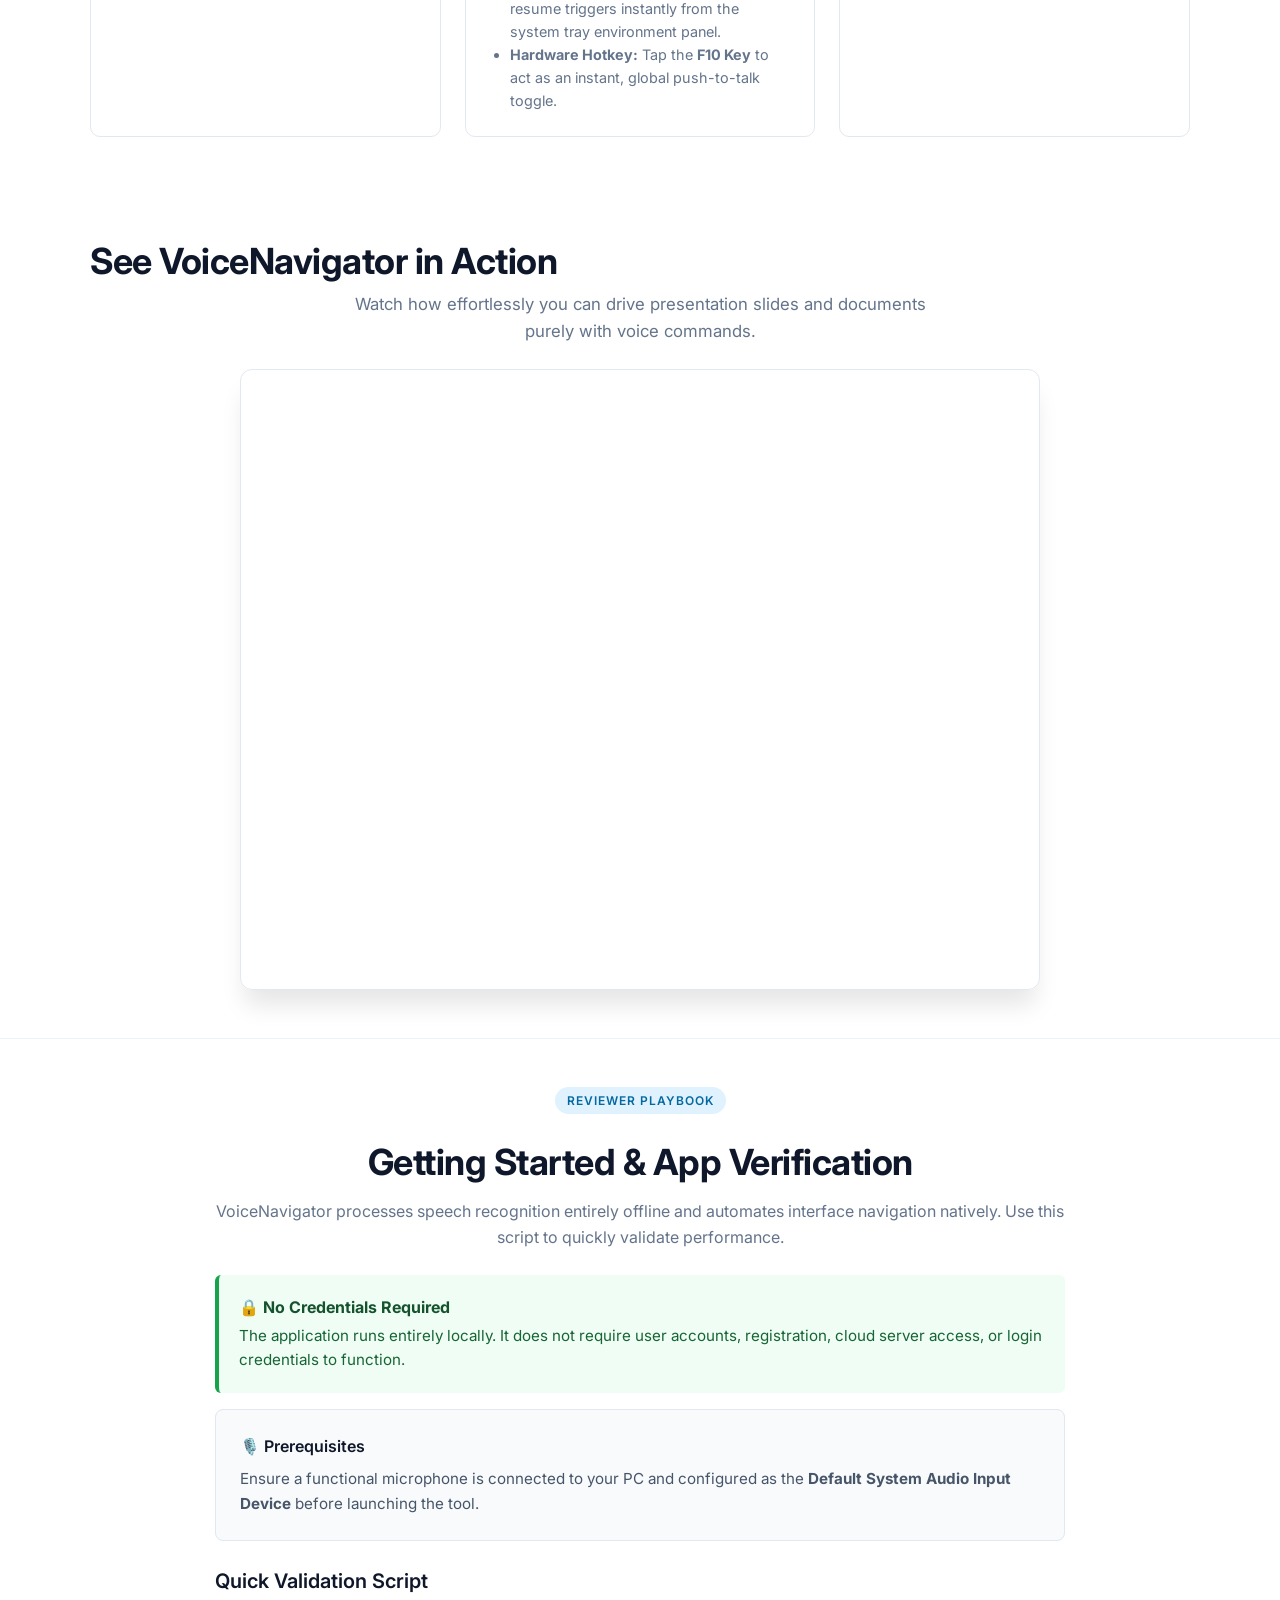
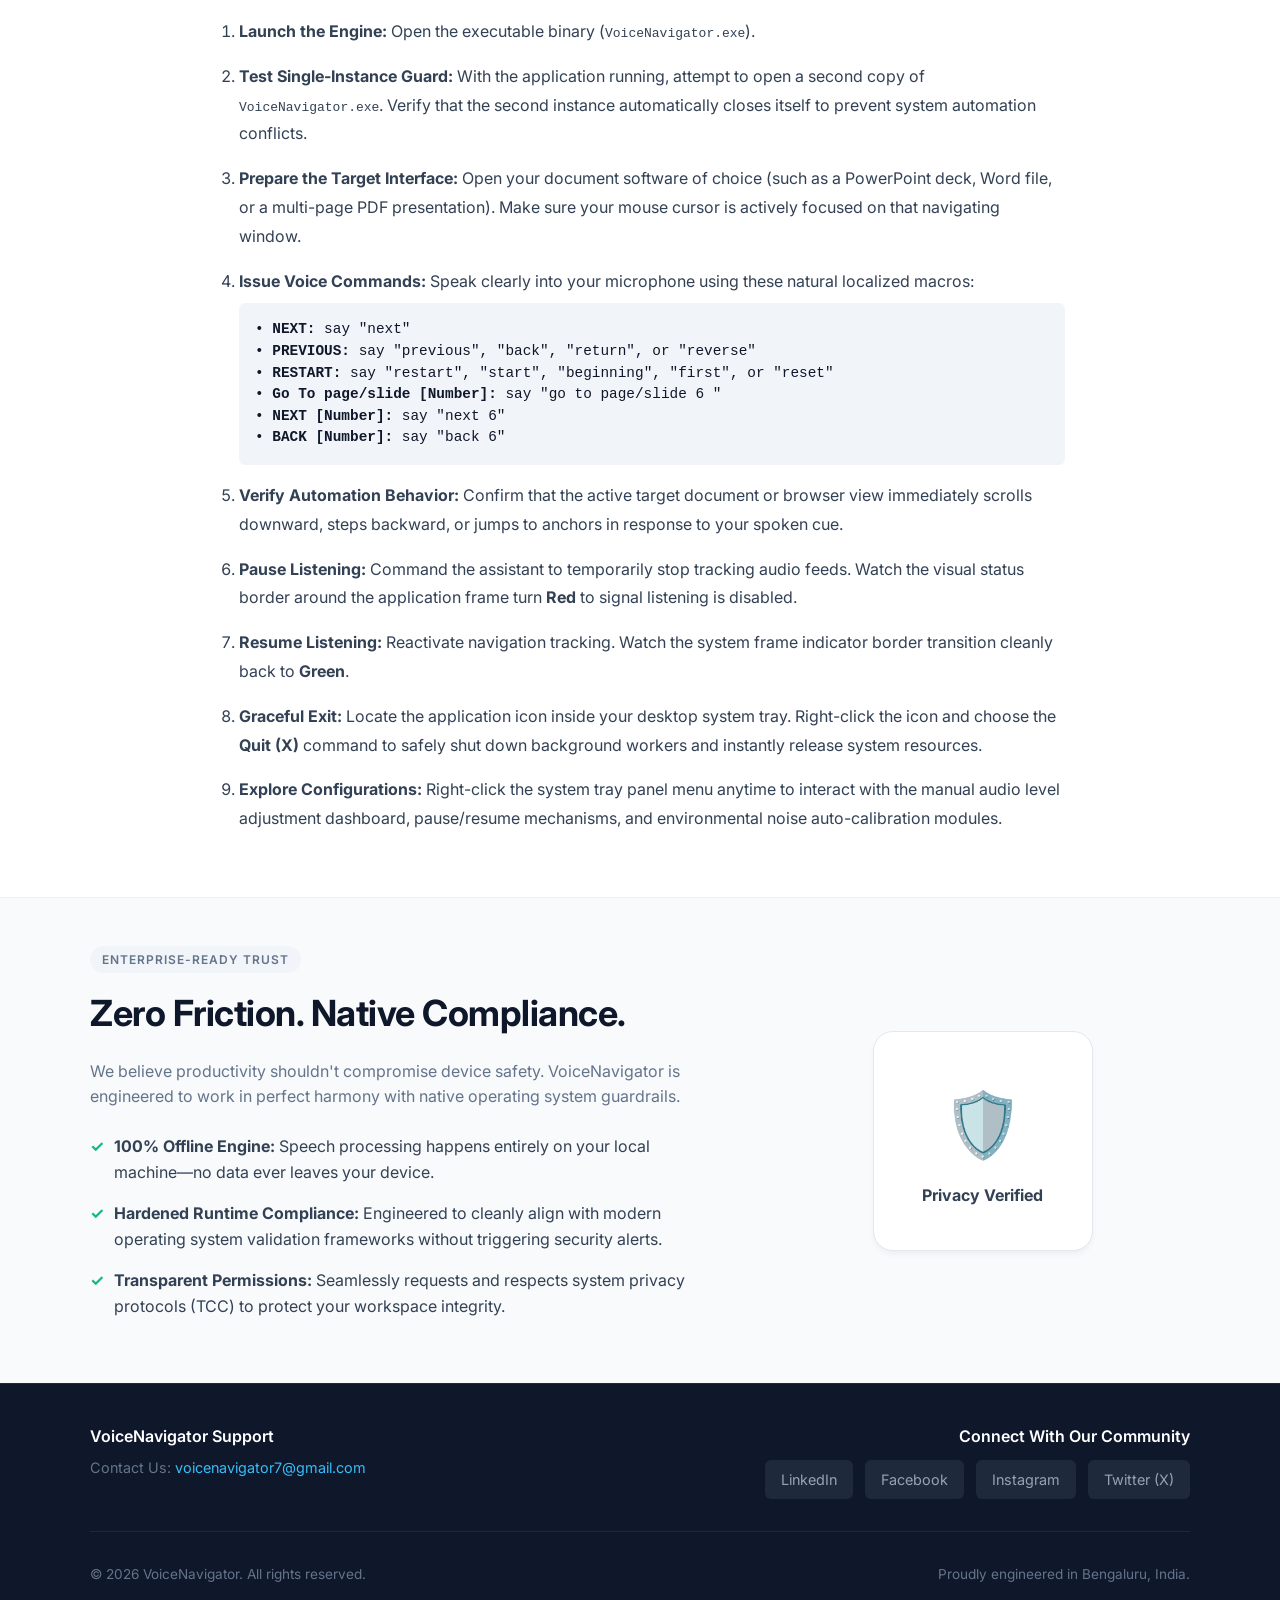
==== commit 7531cc43: "Update index.html" ====
--- a/index.html
+++ b/index.html
@@ -144,7 +144,11 @@
                         • <strong>NEXT:</strong> say "next"<br>
                         • <strong>PREVIOUS:</strong> say "previous", "back", "return", or "reverse"<br>
                         • <strong>RESTART:</strong> say "restart", "start", "beginning", "first", or "reset"<br>
-                        • <strong>LAST:</strong> say "last" or "finish"
+                        • <strong>Go To page/slide [Number]:</strong> say "go to page/slide 6 "<br>
+                        • <strong>NEXT [Number]:</strong> say "next 6"<br>
+                        • <strong>BACK [Number]:</strong> say "back 6"
+
+                        
                     </div>
                 </li>
                 <li style="margin-bottom: 1rem;"><strong>Verify Automation Behavior:</strong> Confirm that the active target document or browser view immediately scrolls downward, steps backward, or jumps to anchors in response to your spoken cue.</li>
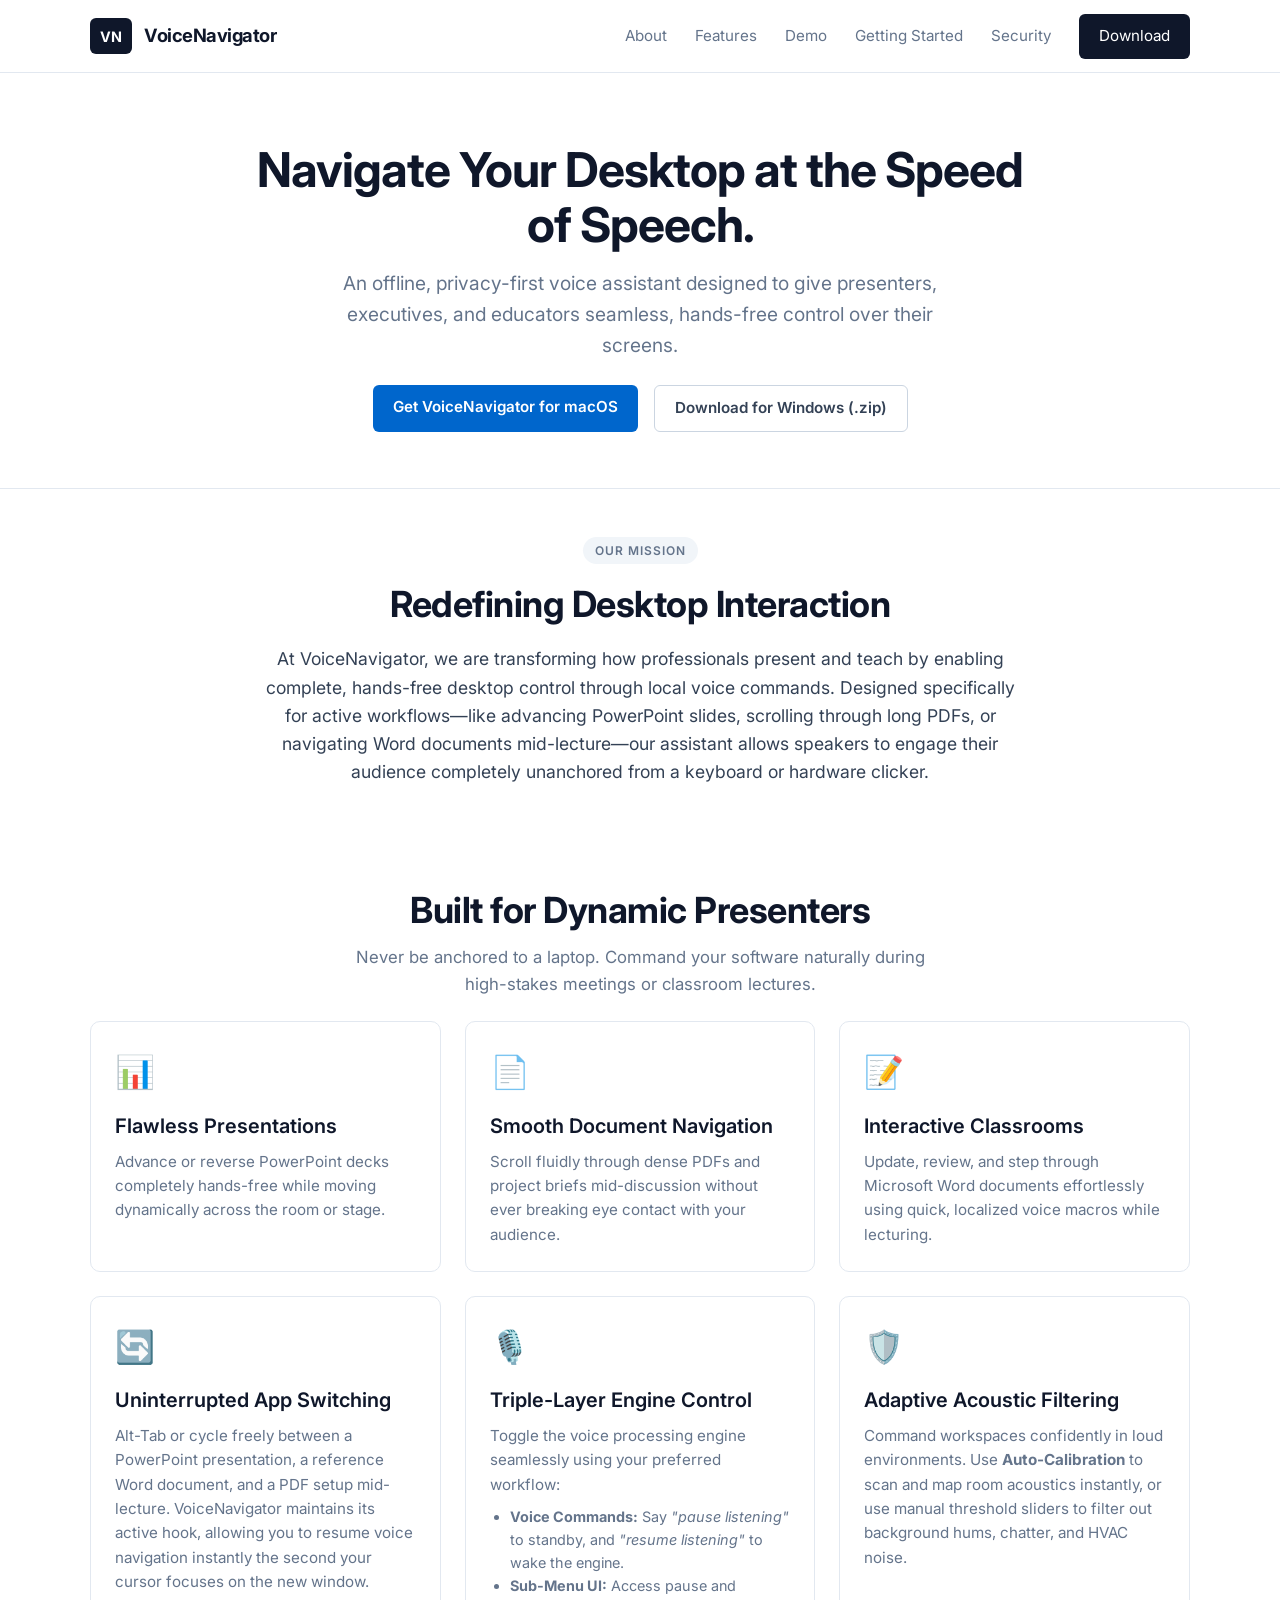
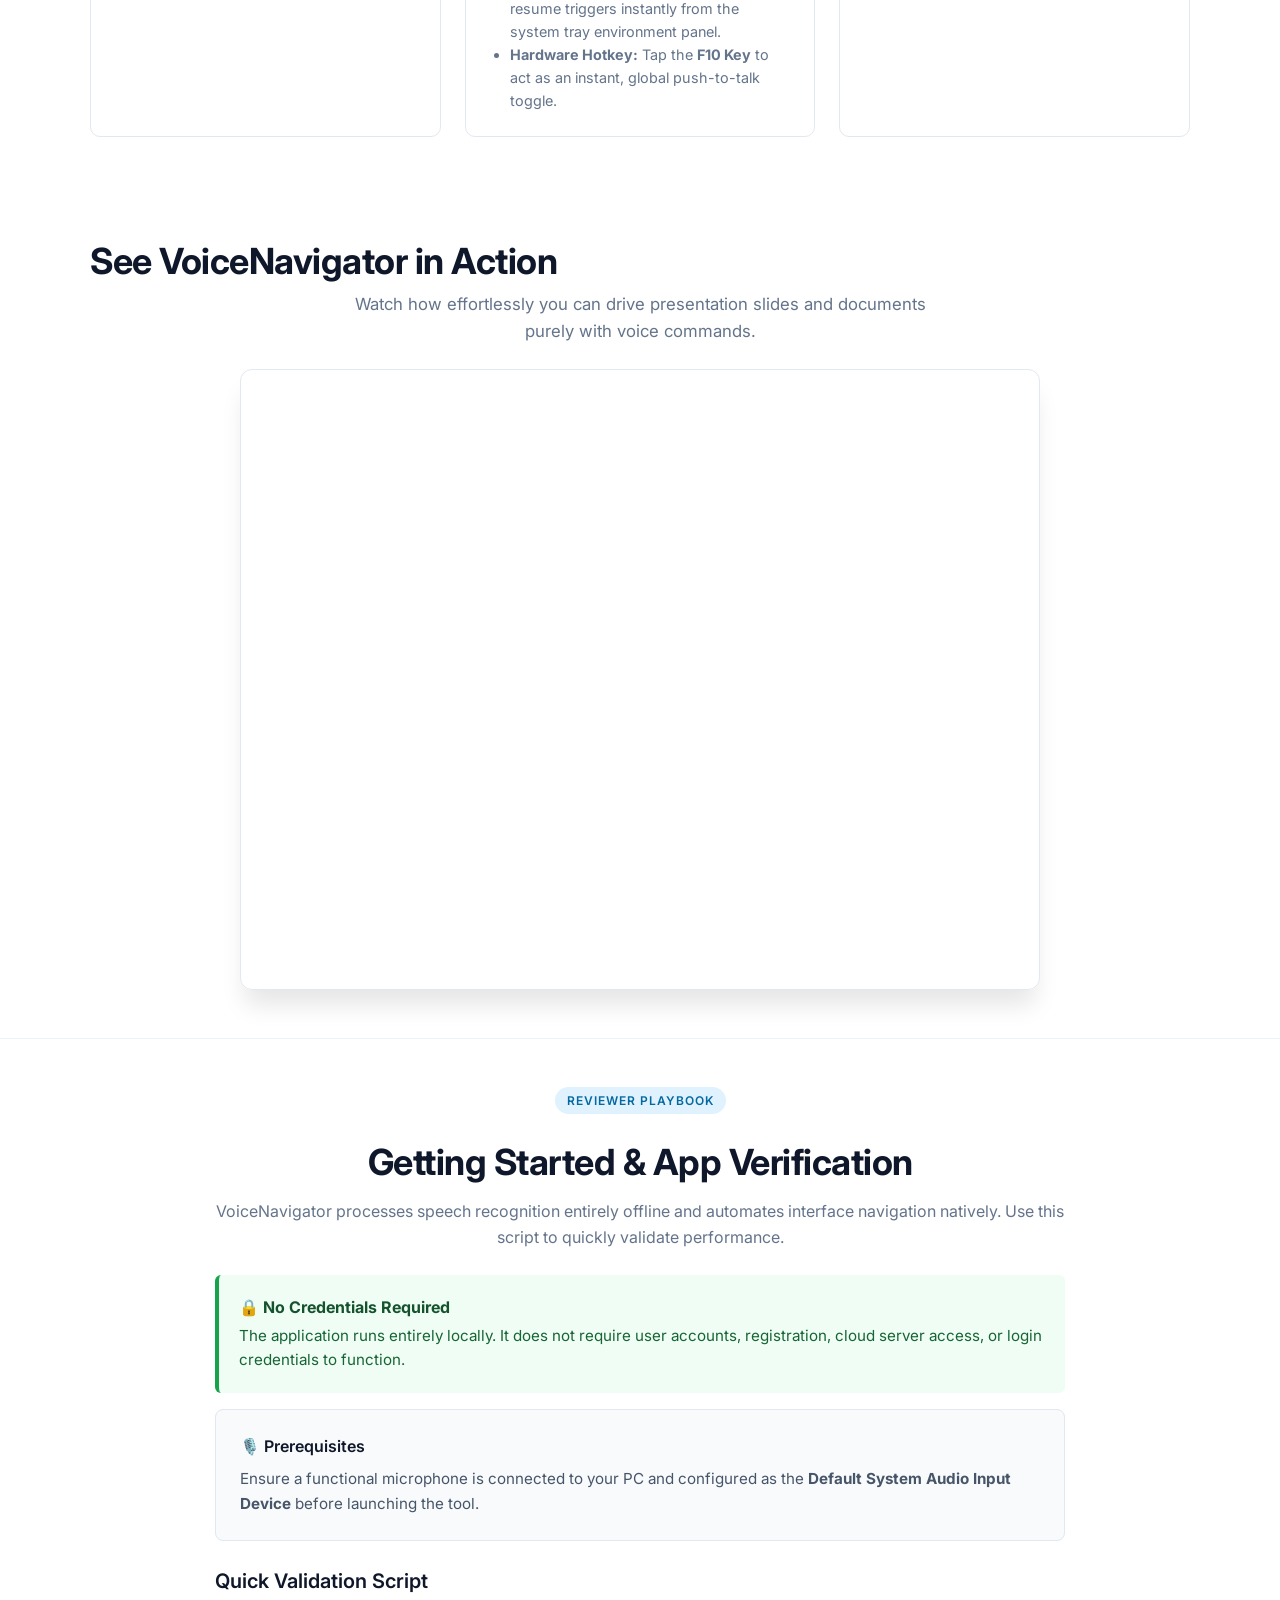
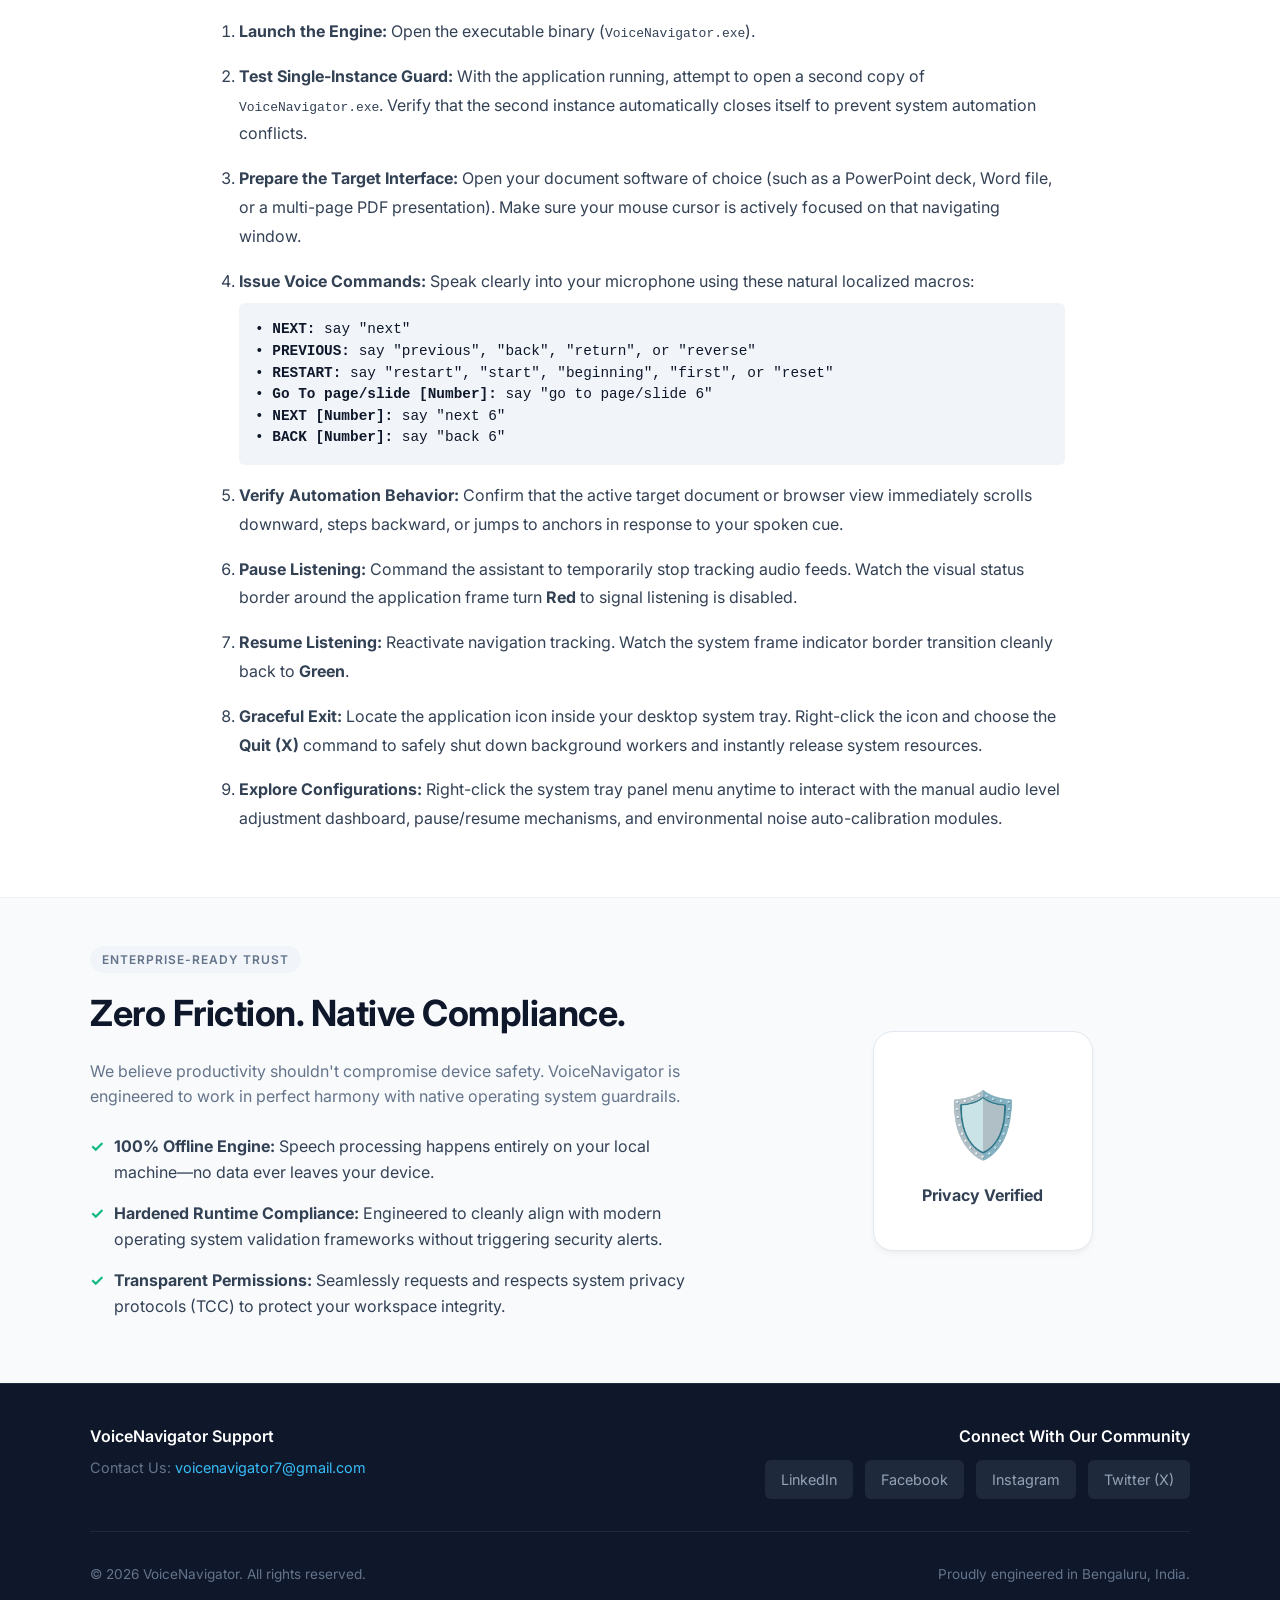
==== commit 883c4f61: "Fix formatting of 'Go To page/slide' instruction" ====
--- a/index.html
+++ b/index.html
@@ -144,7 +144,7 @@
                         • <strong>NEXT:</strong> say "next"<br>
                         • <strong>PREVIOUS:</strong> say "previous", "back", "return", or "reverse"<br>
                         • <strong>RESTART:</strong> say "restart", "start", "beginning", "first", or "reset"<br>
-                        • <strong>Go To page/slide [Number]:</strong> say "go to page/slide 6 "<br>
+                        • <strong>Go To page/slide [Number]:</strong> say "go to page/slide 6"<br>
                         • <strong>NEXT [Number]:</strong> say "next 6"<br>
                         • <strong>BACK [Number]:</strong> say "back 6"
 
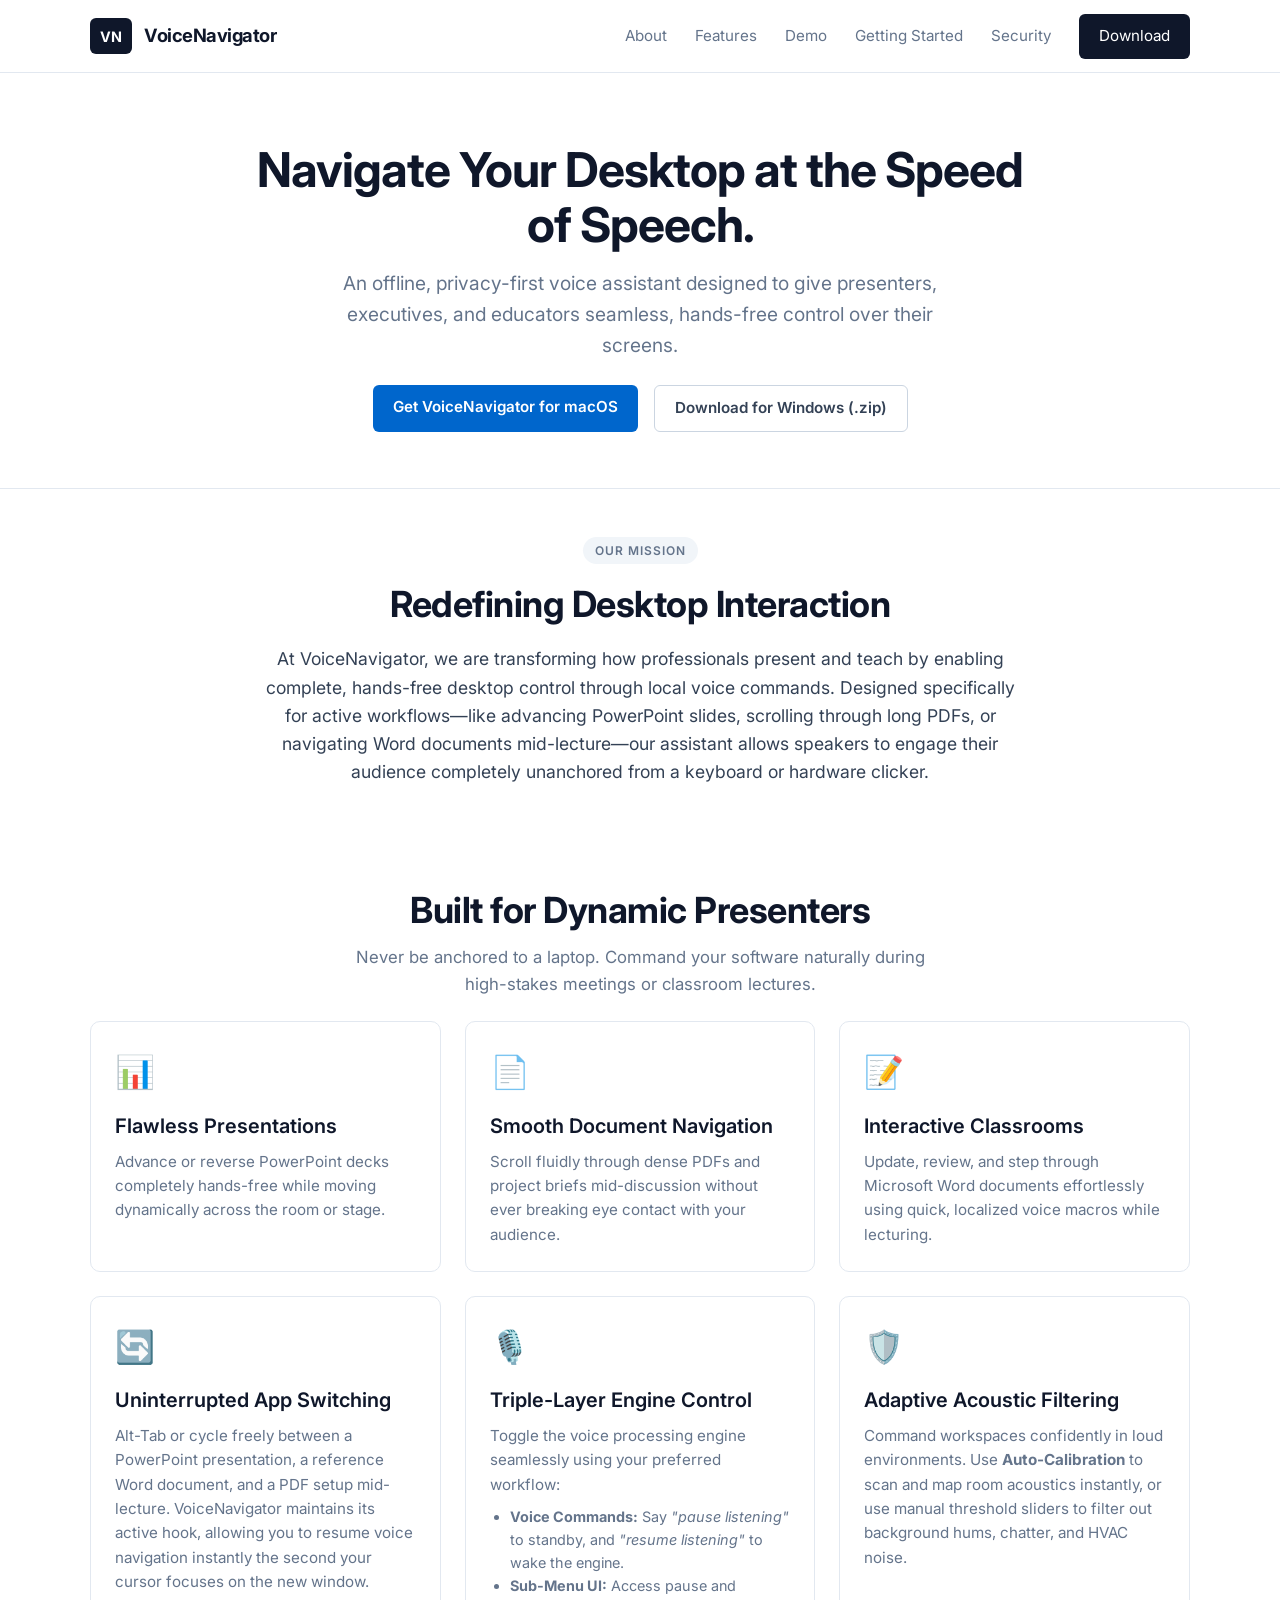
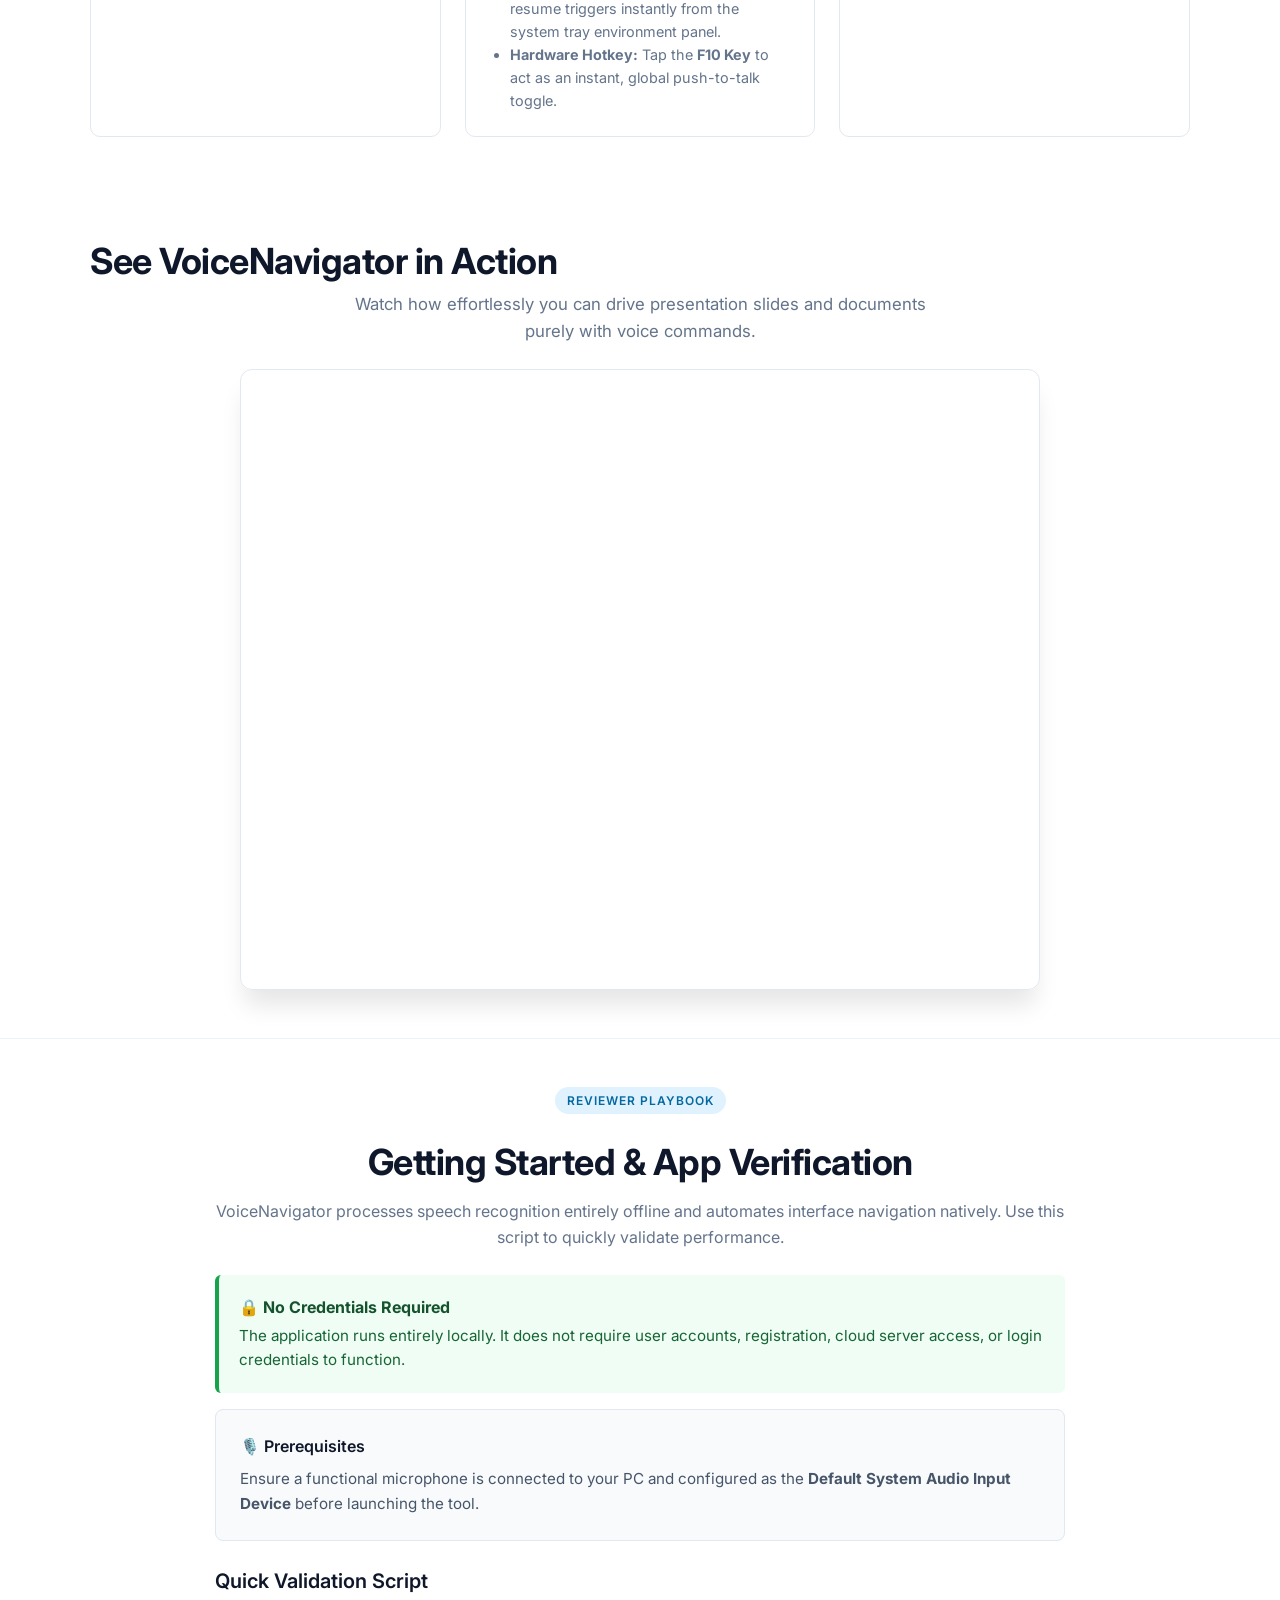
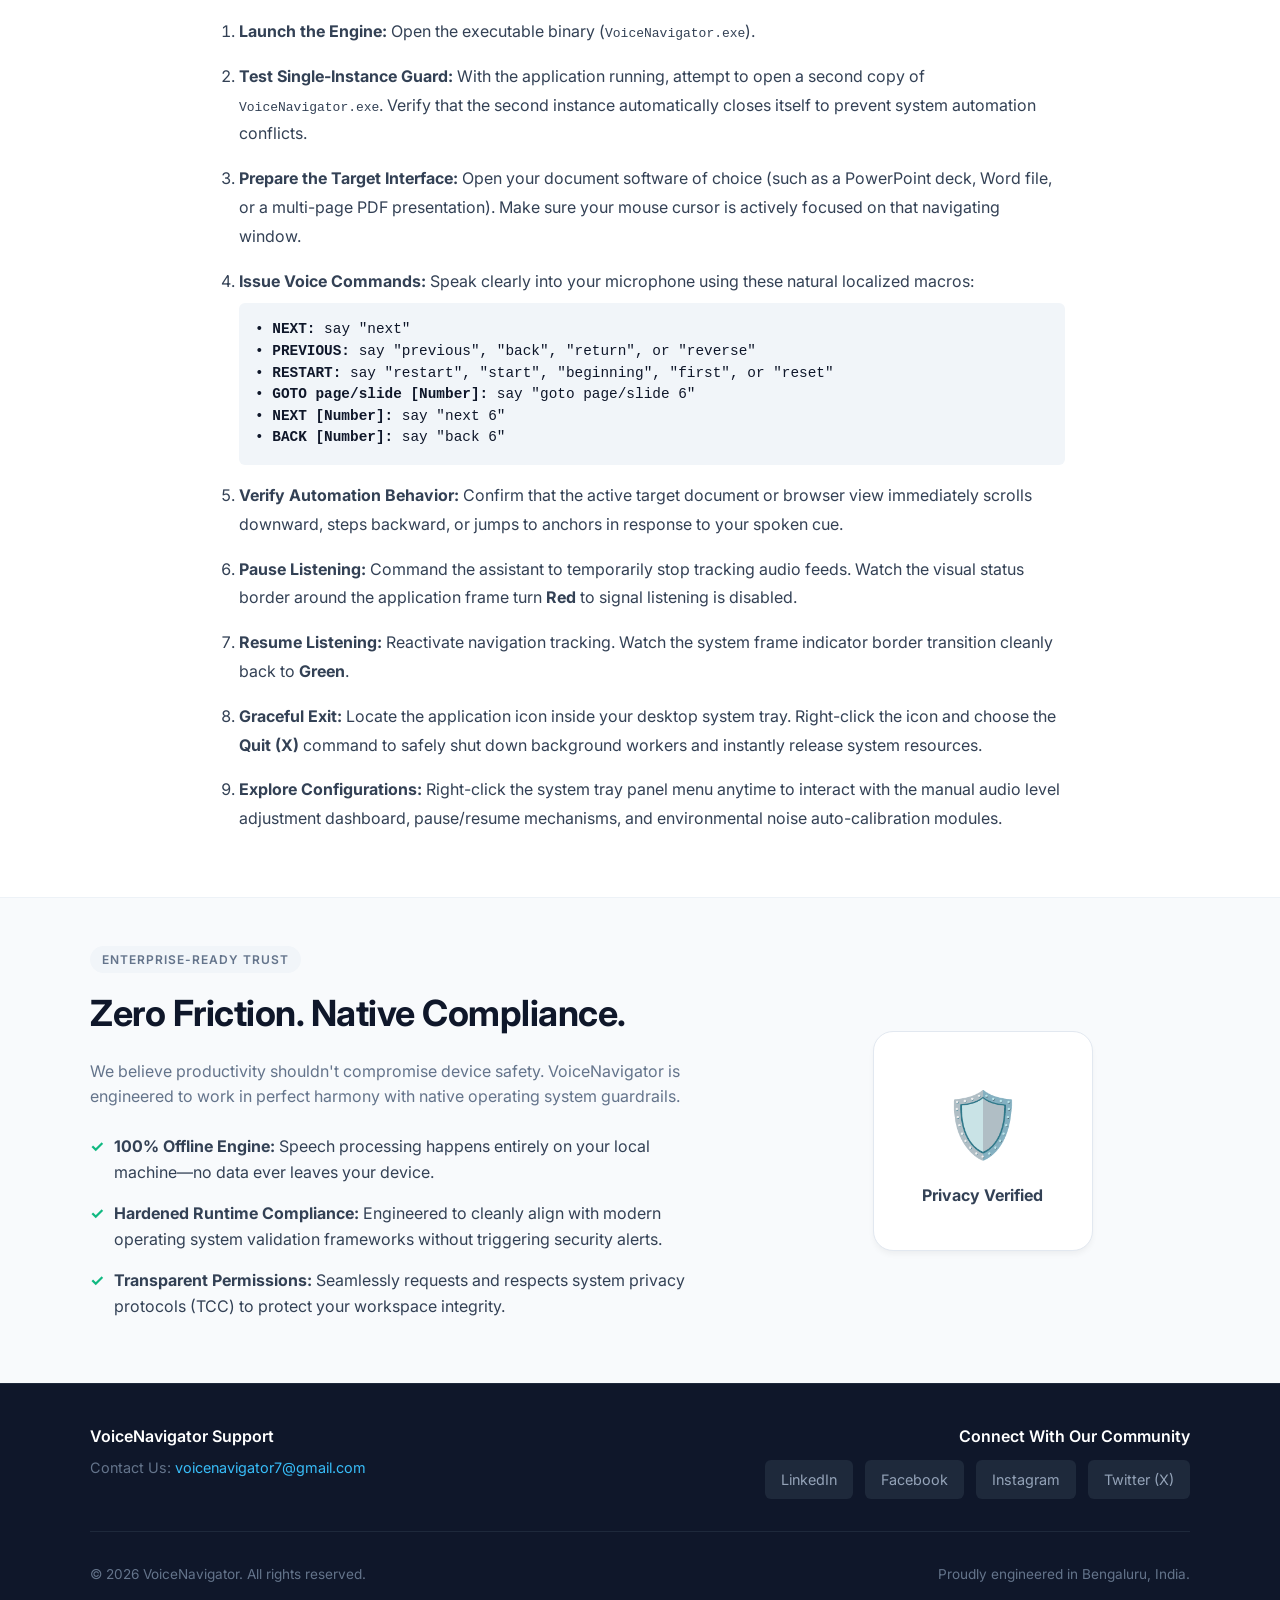
==== commit 7f850f97: "Change 'Go To' to 'GOTO' in instructions" ====
--- a/index.html
+++ b/index.html
@@ -144,7 +144,7 @@
                         • <strong>NEXT:</strong> say "next"<br>
                         • <strong>PREVIOUS:</strong> say "previous", "back", "return", or "reverse"<br>
                         • <strong>RESTART:</strong> say "restart", "start", "beginning", "first", or "reset"<br>
-                        • <strong>Go To page/slide [Number]:</strong> say "go to page/slide 6"<br>
+                        • <strong>GOTO page/slide [Number]:</strong> say "goto page/slide 6"<br>
                         • <strong>NEXT [Number]:</strong> say "next 6"<br>
                         • <strong>BACK [Number]:</strong> say "back 6"
 
